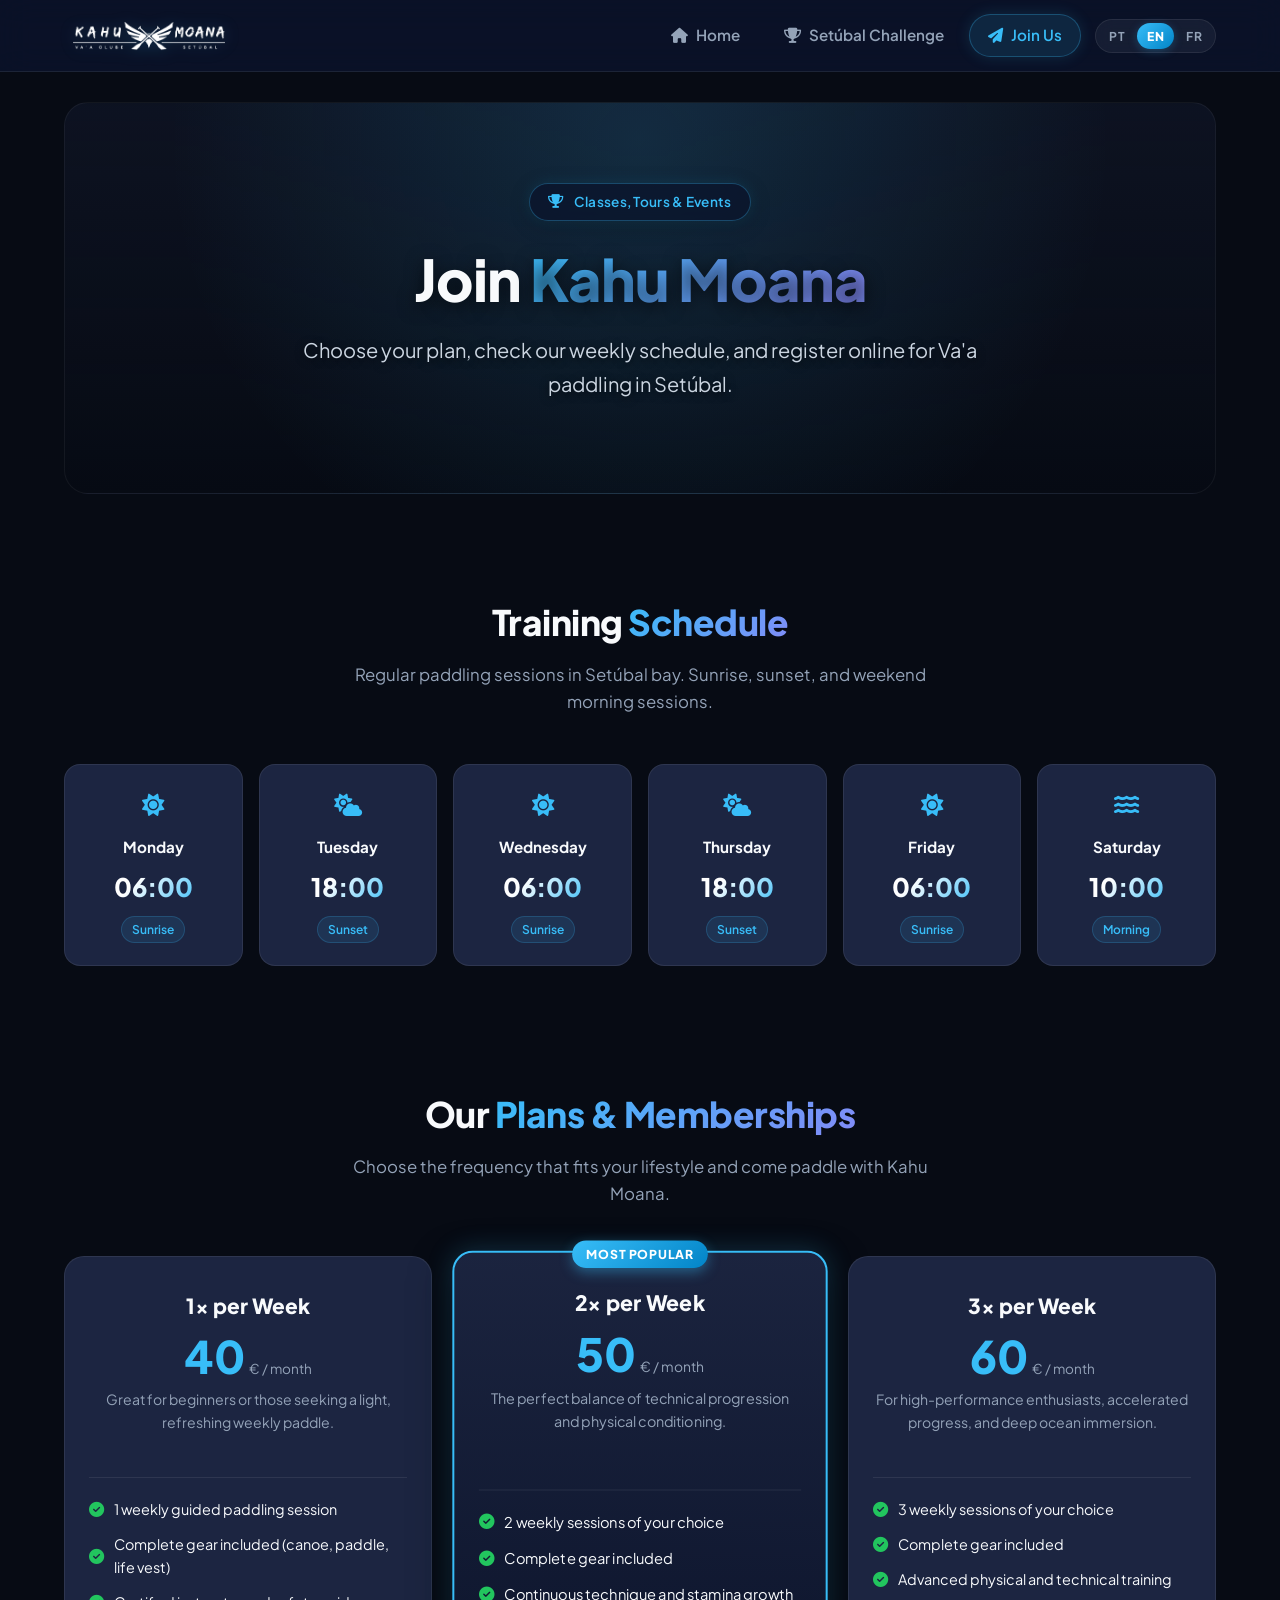
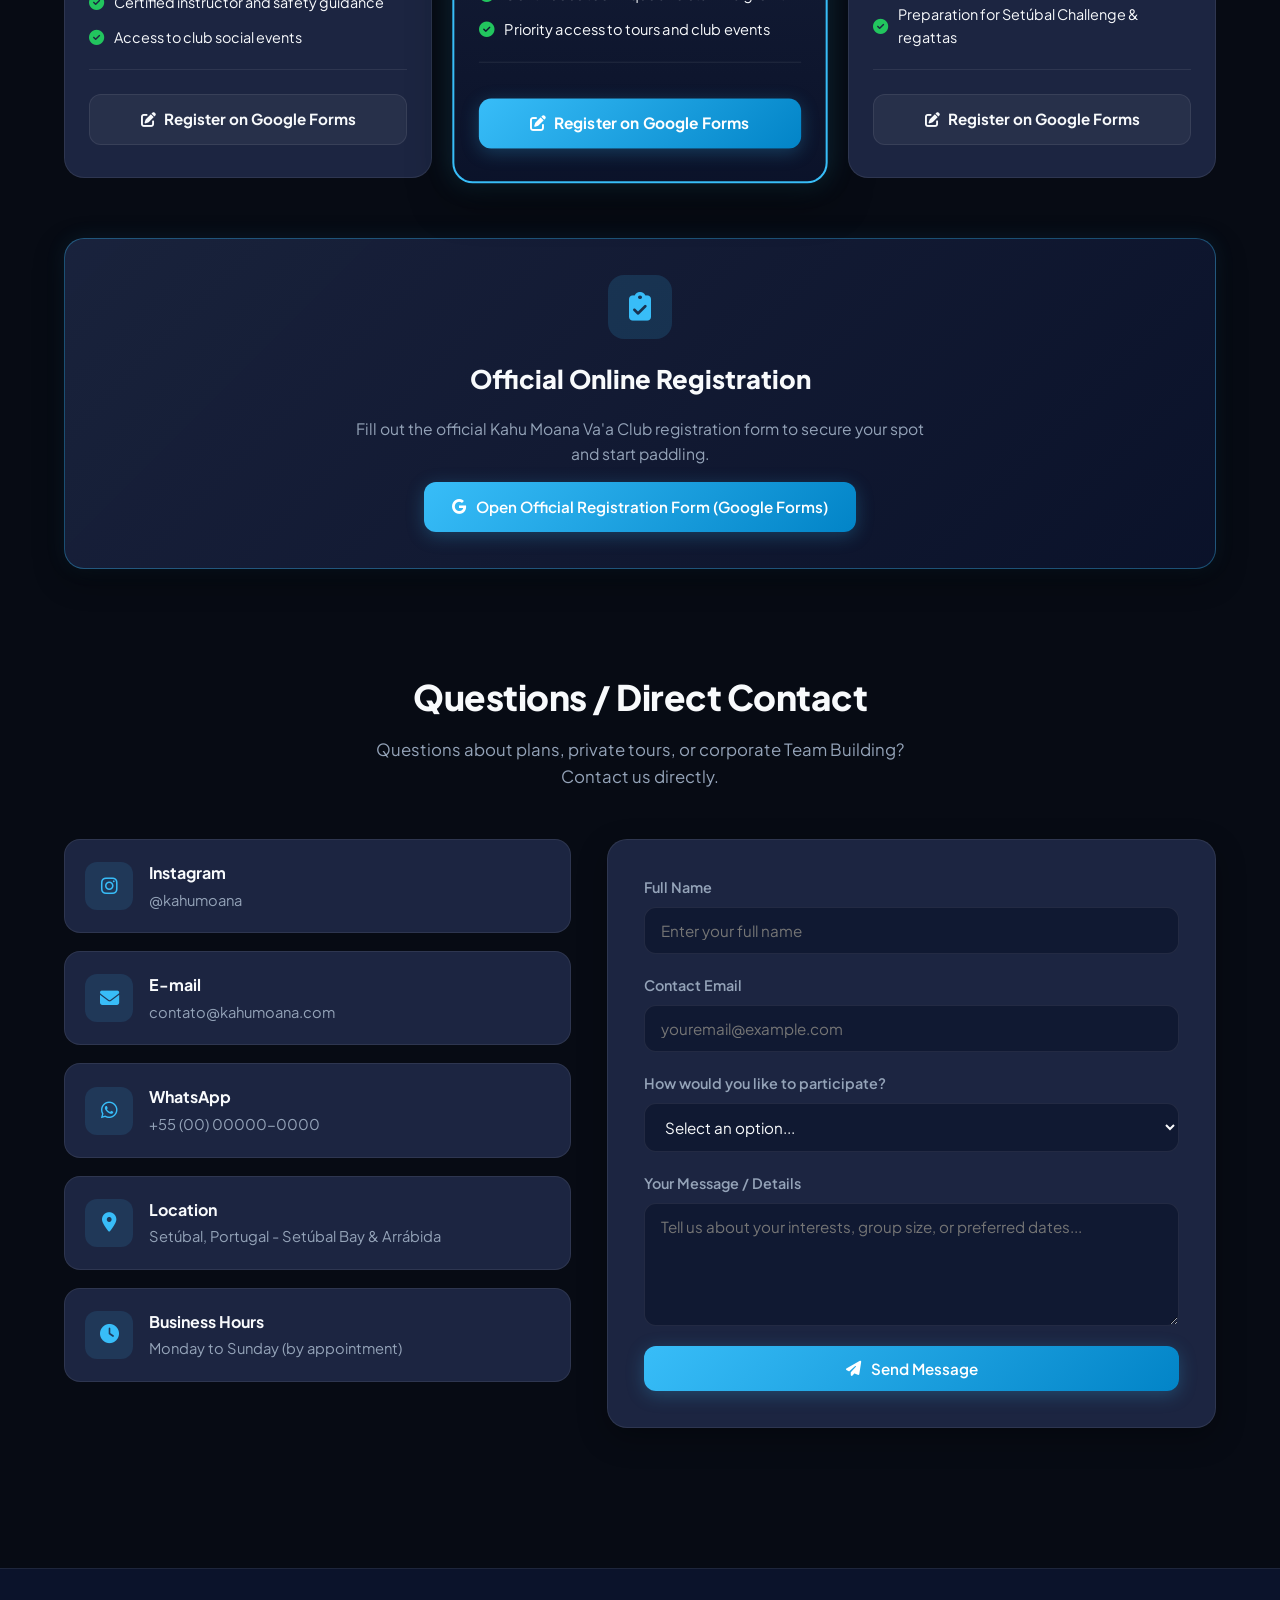
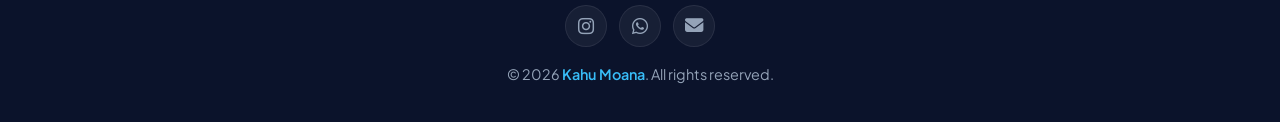
==== participe.html @ c63be2cc "commit" ====
<!DOCTYPE html>
<html lang="pt-BR">

<head>
    <meta charset="UTF-8">
    <meta name="viewport" content="width=device-width, initial-scale=1.0">
    <title>Kahu Moana | Participe</title>
    
    <!-- Google Fonts -->
    <link rel="preconnect" href="https://fonts.googleapis.com">
    <link rel="preconnect" href="https://fonts.gstatic.com" crossorigin>
    <link href="https://fonts.googleapis.com/css2?family=Plus+Jakarta+Sans:wght@300;400;500;600;700;800&display=swap" rel="stylesheet">
    
    <!-- Font Awesome Icons -->
    <link rel="stylesheet" href="https://cdnjs.cloudflare.com/ajax/libs/font-awesome/6.5.1/css/all.min.css">
    
    <!-- CSS Customizado -->
    <link rel="stylesheet" href="style.css">
    <link rel="shortcut icon" href="assets/KahuMoana.ico" type="image/x-icon">
</head>

<body>
    <!-- Cabeçalho Fixo / Navegação Principal -->
    <header class="cabecalho-fixo" id="cabecalho">
        <div class="nav-container">
            <a href="index.html" class="logo">
                <img src="assets/BRANCO_LOGO.webp" alt="Logo Kahu Moana" class="logo-img">
            </a>

            <div class="nav-acoes">
                <nav class="nav-links" id="nav-links" aria-label="Navegação principal">
                    <ul>
                        <li>
                            <a href="index.html">
                                <i class="fa-solid fa-house"></i>
                                <span data-i18n="menu_home">Home</span>
                            </a>
                        </li>
                        <li>
                            <a href="setubal-challenge.html">
                                <i class="fa-solid fa-trophy"></i>
                                <span data-i18n="menu_setubal">Setúbal Challenge</span>
                            </a>
                        </li>
                        <li>
                            <a href="participe.html" class="ativo">
                                <i class="fa-solid fa-paper-plane"></i>
                                <span data-i18n="menu_participe">Participe</span>
                            </a>
                        </li>
                    </ul>

                    <!-- Seletor no Menu Mobile -->
                    <div class="seletor-idioma-mobile">
                        <span class="seletor-idioma-mobile-label">
                            <i class="fa-solid fa-globe"></i>
                            <span data-i18n="seletor_idioma_label">Idioma / Language</span>
                        </span>
                        <div class="seletor-idioma" role="group" aria-label="Idioma">
                            <button type="button" class="btn-idioma ativo" data-lang="pt" title="Português">PT</button>
                            <button type="button" class="btn-idioma" data-lang="en" title="English">EN</button>
                            <button type="button" class="btn-idioma" data-lang="fr" title="Français">FR</button>
                        </div>
                    </div>
                </nav>

                <!-- Seletor Desktop -->
                <div class="seletor-idioma seletor-idioma-desktop" id="seletor-idioma-desktop" role="group" aria-label="Selecionar idioma">
                    <button type="button" class="btn-idioma ativo" data-lang="pt" title="Português">PT</button>
                    <button type="button" class="btn-idioma" data-lang="en" title="English">EN</button>
                    <button type="button" class="btn-idioma" data-lang="fr" title="Français">FR</button>
                </div>

                <button class="btn-mobile" id="btn-mobile" aria-label="Abrir menu de navegação" aria-expanded="false">
                    <i class="fa-solid fa-bars"></i>
                </button>
            </div>
        </div>
        <div class="nav-overlay" id="nav-overlay"></div>
    </header>

    <main class="conteudo-principal">
        <!-- Hero da Página Participe -->
        <section class="hero">
            <div class="hero-badge">
                <i class="fa-solid fa-trophy"></i>
                <span data-i18n="participe_badge">Aulas, Passeios & Eventos</span>
            </div>
            <h1 data-i18n-html="participe_title">Junte-se à <span>Kahu Moana</span></h1>
            <p data-i18n="participe_subtitle">Treinos regulares de Canoa Va'a em Setúbal. Consulte os horários, escolha o seu plano e faça a sua inscrição online.</p>
        </section>

        <!-- Seção 1: Horários dos Treinos -->
        <section class="secao" id="horarios">
            <div class="secao-header">
                <h2 data-i18n-html="horarios_titulo">Horários dos <span>Treinos</span></h2>
                <p data-i18n="horarios_subtitulo">Treinos regulares na baía de Setúbal. Remadas ao nascer do sol, ao pôr do sol e aos fins de semana.</p>
            </div>

            <div class="horarios-grid">
                <!-- Segunda -->
                <div class="horario-card">
                    <div class="horario-icone">
                        <i class="fa-solid fa-sun"></i>
                    </div>
                    <span class="horario-dia" data-i18n="dia_segunda">Segunda-feira</span>
                    <span class="horario-hora">06:00</span>
                    <span class="horario-tag" data-i18n="tag_manha">Nascer do Sol</span>
                </div>

                <!-- Terça -->
                <div class="horario-card">
                    <div class="horario-icone">
                        <i class="fa-solid fa-cloud-sun"></i>
                    </div>
                    <span class="horario-dia" data-i18n="dia_terca">Terça-feira</span>
                    <span class="horario-hora">18:00</span>
                    <span class="horario-tag" data-i18n="tag_tarde">Pôr do Sol</span>
                </div>

                <!-- Quarta -->
                <div class="horario-card">
                    <div class="horario-icone">
                        <i class="fa-solid fa-sun"></i>
                    </div>
                    <span class="horario-dia" data-i18n="dia_quarta">Quarta-feira</span>
                    <span class="horario-hora">06:00</span>
                    <span class="horario-tag" data-i18n="tag_manha">Nascer do Sol</span>
                </div>

                <!-- Quinta -->
                <div class="horario-card">
                    <div class="horario-icone">
                        <i class="fa-solid fa-cloud-sun"></i>
                    </div>
                    <span class="horario-dia" data-i18n="dia_quinta">Quinta-feira</span>
                    <span class="horario-hora">18:00</span>
                    <span class="horario-tag" data-i18n="tag_tarde">Pôr do Sol</span>
                </div>

                <!-- Sexta -->
                <div class="horario-card">
                    <div class="horario-icone">
                        <i class="fa-solid fa-sun"></i>
                    </div>
                    <span class="horario-dia" data-i18n="dia_sexta">Sexta-feira</span>
                    <span class="horario-hora">06:00</span>
                    <span class="horario-tag" data-i18n="tag_manha">Nascer do Sol</span>
                </div>

                <!-- Sábado -->
                <div class="horario-card">
                    <div class="horario-icone">
                        <i class="fa-solid fa-water"></i>
                    </div>
                    <span class="horario-dia" data-i18n="dia_sabado">Sábado</span>
                    <span class="horario-hora">10:00</span>
                    <span class="horario-tag" data-i18n="tag_fimdesemana">Manhã</span>
                </div>
            </div>
        </section>

        <!-- Seção 2: Planos e Mensalidades -->
        <section class="secao" id="planos">
            <div class="secao-header">
                <h2 data-i18n-html="planos_titulo">Nossos <span>Planos & Mensalidades</span></h2>
                <p data-i18n="planos_subtitulo">Escolha a frequência ideal para a sua rotina e venha remar com a Kahu Moana.</p>
            </div>

            <div class="planos-grid">
                <!-- Plano 1x Semana -->
                <div class="plano-card">
                    <div class="plano-header">
                        <h3 class="plano-titulo" data-i18n="plano1_titulo">1x por Semana</h3>
                        <div class="plano-preco-box">
                            <span class="plano-valor" data-i18n="plano1_preco">40</span>
                            <span class="plano-periodo" data-i18n="plano1_periodo">€ / mês</span>
                        </div>
                        <p class="plano-desc" data-i18n="plano1_desc">Ideal para quem está a começar ou quer uma rotina leve.</p>
                    </div>

                    <ul class="plano-features">
                        <li><i class="fa-solid fa-circle-check"></i> <span data-i18n="plano1_f1">1 treino semanal guiado</span></li>
                        <li><i class="fa-solid fa-circle-check"></i> <span data-i18n="plano1_f2">Equipamento completo (canoa, remo e colete)</span></li>
                        <li><i class="fa-solid fa-circle-check"></i> <span data-i18n="plano1_f3">Acompanhamento com instrutor qualificado</span></li>
                        <li><i class="fa-solid fa-circle-check"></i> <span data-i18n="plano1_f4">Participação nas atividades do clube</span></li>
                    </ul>

                    <a href="https://docs.google.com/forms/d/e/1FAIpQLSdvpRsFs1Z6s0VMp0QuLsmFou50IIJg0B9sUQ5NzL-5zIdIZQ/viewform" target="_blank" rel="noopener noreferrer" class="btn btn-secondary btn-plano">
                        <i class="fa-solid fa-pen-to-square"></i>
                        <span data-i18n="btn_escolher_plano">Inscrever-se no Formulário</span>
                    </a>
                </div>

                <!-- Plano 2x Semana (Destaque) -->
                <div class="plano-card destaque">
                    <span class="plano-badge-topo" data-i18n="plano2_badge">Mais Popular</span>
                    <div class="plano-header">
                        <h3 class="plano-titulo" data-i18n="plano2_titulo">2x por Semana</h3>
                        <div class="plano-preco-box">
                            <span class="plano-valor" data-i18n="plano2_preco">50</span>
                            <span class="plano-periodo" data-i18n="plano2_periodo">€ / mês</span>
                        </div>
                        <p class="plano-desc" data-i18n="plano2_desc">O equilíbrio perfeito entre evolução técnica e condicionamento físico.</p>
                    </div>

                    <ul class="plano-features">
                        <li><i class="fa-solid fa-circle-check"></i> <span data-i18n="plano2_f1">2 treinos semanais à escolha</span></li>
                        <li><i class="fa-solid fa-circle-check"></i> <span data-i18n="plano2_f2">Equipamento completo incluído</span></li>
                        <li><i class="fa-solid fa-circle-check"></i> <span data-i18n="plano2_f3">Evolução técnica contínua e resistência</span></li>
                        <li><i class="fa-solid fa-circle-check"></i> <span data-i18n="plano2_f4">Acesso prioritário a passeios e eventos</span></li>
                    </ul>

                    <a href="https://docs.google.com/forms/d/e/1FAIpQLSdvpRsFs1Z6s0VMp0QuLsmFou50IIJg0B9sUQ5NzL-5zIdIZQ/viewform" target="_blank" rel="noopener noreferrer" class="btn btn-primary btn-plano">
                        <i class="fa-solid fa-pen-to-square"></i>
                        <span data-i18n="btn_escolher_plano">Inscrever-se no Formulário</span>
                    </a>
                </div>

                <!-- Plano 3x Semana -->
                <div class="plano-card">
                    <div class="plano-header">
                        <h3 class="plano-titulo" data-i18n="plano3_titulo">3x por Semana</h3>
                        <div class="plano-preco-box">
                            <span class="plano-valor" data-i18n="plano3_preco">60</span>
                            <span class="plano-periodo" data-i18n="plano3_periodo">€ / mês</span>
                        </div>
                        <p class="plano-desc" data-i18n="plano3_desc">Para quem busca alto rendimento, evolução acelerada e imersão no mar.</p>
                    </div>

                    <ul class="plano-features">
                        <li><i class="fa-solid fa-circle-check"></i> <span data-i18n="plano3_f1">3 treinos semanais à escolha</span></li>
                        <li><i class="fa-solid fa-circle-check"></i> <span data-i18n="plano3_f2">Equipamento completo incluído</span></li>
                        <li><i class="fa-solid fa-circle-check"></i> <span data-i18n="plano3_f3">Preparação física e técnica avançada</span></li>
                        <li><i class="fa-solid fa-circle-check"></i> <span data-i18n="plano3_f4">Preparação para o Setúbal Challenge e regatas</span></li>
                    </ul>

                    <a href="https://docs.google.com/forms/d/e/1FAIpQLSdvpRsFs1Z6s0VMp0QuLsmFou50IIJg0B9sUQ5NzL-5zIdIZQ/viewform" target="_blank" rel="noopener noreferrer" class="btn btn-secondary btn-plano">
                        <i class="fa-solid fa-pen-to-square"></i>
                        <span data-i18n="btn_escolher_plano">Inscrever-se no Formulário</span>
                    </a>
                </div>
            </div>
        </section>

        <!-- Seção 3: Card Destaque Google Forms -->
        <div class="google-form-card">
            <div class="form-icone">
                <i class="fa-solid fa-clipboard-check"></i>
            </div>
            <h3 data-i18n="gform_titulo">Inscrição Oficial Online</h3>
            <p data-i18n="gform_desc">Preencha o formulário oficial de inscrição do Kahu Moana Va'a Clube para garantir a sua vaga e iniciar as suas remadas.</p>
            <a href="https://docs.google.com/forms/d/e/1FAIpQLSdvpRsFs1Z6s0VMp0QuLsmFou50IIJg0B9sUQ5NzL-5zIdIZQ/viewform" target="_blank" rel="noopener noreferrer" class="btn btn-primary">
                <i class="fa-brands fa-google"></i>
                <span data-i18n="gform_btn">Abrir Formulário de Inscrição (Google Forms)</span>
            </a>
        </div>

        <!-- Seção 4: Canais de Contato & Dúvidas Rápidas -->
        <section class="secao" id="contato-direto">
            <div class="secao-header">
                <h2 data-i18n-html="contato_duvidas_titulo">Fale Connosco / <span>Dúvidas</span></h2>
                <p data-i18n="contato_duvidas_subtitulo">Dúvidas sobre os planos, agendamento de passeios ou Team Building? Fale diretamente connosco.</p>
            </div>

            <div class="contato-container">
                <!-- Informações e Canais de Contato -->
                <div class="contato-info">
                    <a href="https://instagram.com/kahumoana" target="_blank" rel="noopener noreferrer" class="contato-item">
                        <div class="contato-item-icon contato-icon-instagram">
                            <i class="fa-brands fa-instagram"></i>
                        </div>
                        <div>
                            <h4 data-i18n="info_instagram_title">Instagram</h4>
                            <p data-i18n="info_instagram_desc">@kahumoana</p>
                        </div>
                    </a>

                    <a href="mailto:contato@kahumoana.com" class="contato-item">
                        <div class="contato-item-icon">
                            <i class="fa-solid fa-envelope"></i>
                        </div>
                        <div>
                            <h4 data-i18n="info_email_title">E-mail</h4>
                            <p data-i18n="info_email_desc">contato@kahumoana.com</p>
                        </div>
                    </a>

                    <a href="https://wa.me/5500000000000" target="_blank" rel="noopener noreferrer" class="contato-item">
                        <div class="contato-item-icon contato-icon-whatsapp">
                            <i class="fa-brands fa-whatsapp"></i>
                        </div>
                        <div>
                            <h4 data-i18n="info_whatsapp_title">WhatsApp</h4>
                            <p data-i18n="info_whatsapp_desc">+55 (00) 00000-0000</p>
                        </div>
                    </a>

                    <div class="contato-item">
                        <div class="contato-item-icon">
                            <i class="fa-solid fa-location-dot"></i>
                        </div>
                        <div>
                            <h4 data-i18n="info_local_title">Localização</h4>
                            <p data-i18n="info_local_desc">Setúbal, Portugal - Baía de Setúbal & Arrábida</p>
                        </div>
                    </div>

                    <div class="contato-item">
                        <div class="contato-item-icon">
                            <i class="fa-solid fa-clock"></i>
                        </div>
                        <div>
                            <h4 data-i18n="info_horario_title">Horário de Atendimento</h4>
                            <p data-i18n="info_horario_desc">Segunda a Domingo (mediante agendamento)</p>
                        </div>
                    </div>
                </div>

                <!-- Formulário de Dúvidas / Mensagem -->
                <form class="form-contato" id="form-contato">
                    <div class="form-grupo">
                        <label for="nome" data-i18n="form_nome_label">Nome Completo</label>
                        <input type="text" id="nome" data-i18n-placeholder="form_nome_placeholder" placeholder="Digite seu nome completo" required>
                    </div>

                    <div class="form-grupo">
                        <label for="email" data-i18n="form_email_label">E-mail de Contato</label>
                        <input type="email" id="email" data-i18n-placeholder="form_email_placeholder" placeholder="seuemail@exemplo.com" required>
                    </div>

                    <div class="form-grupo">
                        <label for="assunto" data-i18n="form_assunto_label">Como deseja participar?</label>
                        <select id="assunto" required>
                            <option value="" disabled selected data-i18n="form_opt_placeholder">Selecione uma opção...</option>
                            <option value="plano_1x">Plano 1x por Semana (40 €/mês)</option>
                            <option value="plano_2x">Plano 2x por Semana (50 €/mês)</option>
                            <option value="plano_3x">Plano 3x por Semana (60 €/mês)</option>
                            <option value="inscricao" data-i18n="form_opt_inscricao">Inscrição no Setúbal Challenge</option>
                            <option value="aulas" data-i18n="form_opt_mentoria">Aulas de Canoa Va'a (Iniciante / Regular)</option>
                            <option value="passeios" data-i18n="form_opt_duvida">Passeios Náuticos & Arrábida</option>
                            <option value="teambuilding" data-i18n="form_opt_outro">Team Building para Empresas / Eventos</option>
                        </select>
                    </div>

                    <div class="form-grupo">
                        <label for="mensagem" data-i18n="form_mensagem_label">Sua Mensagem / Detalhes</label>
                        <textarea id="mensagem" rows="5" data-i18n-placeholder="form_mensagem_placeholder" placeholder="Conte-nos sobre seu interesse, número de pessoas ou datas preferidas..." required></textarea>
                    </div>

                    <button type="submit" class="btn btn-primary btn-block">
                        <i class="fa-solid fa-paper-plane"></i>
                        <span data-i18n="form_btn_enviar">Enviar Mensagem</span>
                    </button>
                </form>
            </div>
        </section>
    </main>

    <footer class="rodape">
        <div class="rodape-container">
            <div class="rodape-sociais">
                <a href="https://instagram.com/kahumoana" target="_blank" rel="noopener noreferrer" class="btn-social social-instagram" data-i18n-aria="social_instagram_aria" data-i18n-title="info_instagram_title" title="Instagram" aria-label="Instagram">
                    <i class="fa-brands fa-instagram"></i>
                </a>
                <a href="https://wa.me/5500000000000" target="_blank" rel="noopener noreferrer" class="btn-social social-whatsapp" data-i18n-aria="social_whatsapp_aria" data-i18n-title="info_whatsapp_title" title="WhatsApp" aria-label="WhatsApp">
                    <i class="fa-brands fa-whatsapp"></i>
                </a>
                <a href="mailto:contato@kahumoana.com" class="btn-social social-email" data-i18n-aria="social_email_aria" data-i18n-title="info_email_title" title="E-mail" aria-label="E-mail">
                    <i class="fa-solid fa-envelope"></i>
                </a>
            </div>
            <p data-i18n-html="rodape_texto">&copy; 2026 <span>Kahu Moana</span>. Todos os direitos reservados.</p>
        </div>
    </footer>

    <script src="script.js" defer></script>
</body>

</html>
---- style.css ----
:root {
    --color-primary: #0b132b;
    --color-header-bg: rgba(11, 19, 43, 0.85);
    --color-surface: #1c2541;
    --color-surface-hover: #232f54;
    --color-card-border: rgba(255, 255, 255, 0.08);
    --color-text: #f8fafc;
    --color-text-muted: #94a3b8;
    --color-accent: #38bdf8;
    --color-accent-hover: #0ea5e9;
    --color-accent-glow: rgba(56, 189, 248, 0.25);
    --color-bg: #070b14;
    --header-height: 72px;
    --transition: all 0.25s cubic-bezier(0.4, 0, 0.2, 1);
}

* {
    margin: 0;
    padding: 0;
    box-sizing: border-box;
    font-family: 'Plus Jakarta Sans', -apple-system, BlinkMacSystemFont, 'Segoe UI', Roboto, Helvetica, Arial, sans-serif;
}

html {
    scroll-behavior: smooth;
}

body {
    background-color: var(--color-bg);
    color: var(--color-text);
    min-height: 100vh;
    padding-top: var(--header-height);
    line-height: 1.6;
    display: flex;
    flex-direction: column;
    overflow-x: hidden;
}

body.has-hero-fullscreen {
    padding-top: 0;
}

body.has-hero-fullscreen .cabecalho-fixo {
    background-color: rgba(7, 11, 20, 0.5);
    border-bottom: 1px solid rgba(255, 255, 255, 0.08);
}

body.has-hero-fullscreen .cabecalho-fixo.rolando {
    background-color: var(--color-header-bg);
    border-bottom: 1px solid var(--color-card-border);
    box-shadow: 0 10px 30px rgba(0, 0, 0, 0.55);
}

/* ============================================================
   Header Superior Fixo
   ============================================================ */
.cabecalho-fixo {
    position: fixed;
    top: 0;
    left: 0;
    width: 100%;
    height: var(--header-height);
    background-color: var(--color-header-bg);
    backdrop-filter: blur(16px);
    -webkit-backdrop-filter: blur(16px);
    border-bottom: 1px solid var(--color-card-border);
    z-index: 1000;
    transition: var(--transition);
}

.cabecalho-fixo.rolando {
    box-shadow: 0 10px 30px rgba(0, 0, 0, 0.45);
    border-bottom-color: rgba(56, 189, 248, 0.15);
}

.nav-container {
    max-width: 1200px;
    height: 100%;
    margin: 0 auto;
    padding: 0 24px;
    display: flex;
    align-items: center;
    justify-content: space-between;
}

/* Logo */
.logo {
    display: flex;
    align-items: center;
    gap: 12px;
    text-decoration: none;
    color: var(--color-text);
    transition: var(--transition);
}

.logo:hover {
    transform: translateY(-1px);
}

.logo-img {
    width: 170px;
    height: 170px;
    object-fit: contain;
    border-radius: 8px;
    filter: drop-shadow(0 2px 8px var(--color-accent-glow));
}

.logo-texto {
    font-size: 1.25rem;
    font-weight: 800;
    letter-spacing: -0.5px;
    background: linear-gradient(135deg, #ffffff 30%, var(--color-accent) 100%);
    -webkit-background-clip: text;
    -webkit-text-fill-color: transparent;
}

/* Links de Navegação (Desktop) */
.nav-links ul {
    list-style: none;
    display: flex;
    align-items: center;
    gap: 6px;
}

.nav-links ul li a {
    display: flex;
    align-items: center;
    gap: 8px;
    color: var(--color-text-muted);
    text-decoration: none;
    font-size: 0.95rem;
    font-weight: 600;
    padding: 8px 18px;
    border-radius: 9999px;
    transition: var(--transition);
    border: 1px solid transparent;
}

.nav-links ul li a:hover {
    color: var(--color-text);
    background-color: rgba(255, 255, 255, 0.05);
}

.nav-links ul li a.ativo {
    color: var(--color-accent);
    background-color: rgba(56, 189, 248, 0.12);
    border-color: rgba(56, 189, 248, 0.28);
    box-shadow: 0 0 15px rgba(56, 189, 248, 0.15);
}

.nav-links ul li a i {
    font-size: 0.95rem;
    color: var(--color-text-muted);
    transition: var(--transition);
}

.nav-links ul li a:hover i,
.nav-links ul li a.ativo i {
    color: var(--color-accent);
}

/* Ações de Navegação & Seletor de Idiomas */
.nav-acoes {
    display: flex;
    align-items: center;
    gap: 14px;
}

.seletor-idioma {
    display: inline-flex;
    align-items: center;
    background: rgba(255, 255, 255, 0.05);
    border: 1px solid var(--color-card-border);
    border-radius: 9999px;
    padding: 3px;
    gap: 2px;
    backdrop-filter: blur(10px);
    -webkit-backdrop-filter: blur(10px);
    transition: var(--transition);
}

.seletor-idioma:hover {
    border-color: rgba(56, 189, 248, 0.35);
    box-shadow: 0 0 15px rgba(56, 189, 248, 0.12);
}

.btn-idioma {
    background: transparent;
    border: none;
    color: var(--color-text-muted);
    font-size: 0.76rem;
    font-weight: 700;
    padding: 5px 10px;
    border-radius: 9999px;
    cursor: pointer;
    transition: var(--transition);
    display: flex;
    align-items: center;
    justify-content: center;
    letter-spacing: 0.5px;
}

.btn-idioma:hover {
    color: var(--color-text);
    background: rgba(255, 255, 255, 0.08);
}

.btn-idioma.ativo {
    background: linear-gradient(135deg, var(--color-accent) 0%, #0284c7 100%);
    color: #ffffff;
    font-weight: 800;
    box-shadow: 0 2px 10px var(--color-accent-glow);
}

/* Seletor de Idiomas no Menu Mobile */
.seletor-idioma-mobile {
    display: none;
    margin-top: 18px;
    padding-top: 18px;
    border-top: 1px solid var(--color-card-border);
    flex-direction: column;
    gap: 10px;
}

.seletor-idioma-mobile-label {
    font-size: 0.8rem;
    color: var(--color-text-muted);
    font-weight: 600;
    text-transform: uppercase;
    letter-spacing: 0.5px;
    display: flex;
    align-items: center;
    gap: 8px;
}

.seletor-idioma-mobile .seletor-idioma {
    width: 100%;
    justify-content: space-around;
    padding: 4px;
    background: rgba(255, 255, 255, 0.03);
}

.seletor-idioma-mobile .btn-idioma {
    flex: 1;
    justify-content: center;
    padding: 9px 12px;
    font-size: 0.85rem;
}

/* Botão Mobile */
.btn-mobile {
    display: none;
    background: transparent;
    border: none;
    outline: none;
    font-size: 1.35rem;
    color: var(--color-text);
    cursor: pointer;
    padding: 8px 12px;
    border-radius: 8px;
    transition: var(--transition);
}

.btn-mobile:hover {
    background-color: rgba(255, 255, 255, 0.08);
    color: var(--color-accent);
}

/* Overlay Mobile */
.nav-overlay {
    display: none;
}

/* ============================================================
   Responsividade do Menu (Mobile)
   ============================================================ */
@media (max-width: 768px) {
    .btn-mobile {
        display: flex;
        align-items: center;
        justify-content: center;
    }

    .seletor-idioma-desktop {
        display: none !important;
    }

    .seletor-idioma-mobile {
        display: flex;
    }

    .nav-links {
        position: fixed;
        top: var(--header-height);
        left: 0;
        width: 100%;
        background-color: var(--color-primary);
        border-bottom: 1px solid var(--color-card-border);
        padding: 24px;
        transform: translateY(-120%);
        opacity: 0;
        visibility: hidden;
        transition: transform 0.3s cubic-bezier(0.4, 0, 0.2, 1), opacity 0.3s ease, visibility 0.3s ease;
        box-shadow: 0 20px 40px rgba(0, 0, 0, 0.6);
        z-index: 1000;
    }

    .nav-links.ativo {
        transform: translateY(0);
        opacity: 1;
        visibility: visible;
    }

    .nav-links ul {
        flex-direction: column;
        gap: 10px;
        align-items: stretch;
    }

    .nav-links ul li a {
        padding: 14px 18px;
        font-size: 1.05rem;
        border-radius: 12px;
        background-color: rgba(255, 255, 255, 0.02);
    }

    .nav-overlay {
        display: block;
        position: fixed;
        top: var(--header-height);
        left: 0;
        width: 100vw;
        height: calc(100vh - var(--header-height));
        background-color: rgba(0, 0, 0, 0.65);
        backdrop-filter: blur(4px);
        -webkit-backdrop-filter: blur(4px);
        opacity: 0;
        visibility: hidden;
        transition: opacity 0.3s ease, visibility 0.3s ease;
        z-index: 999;
    }

    .nav-overlay.ativo {
        opacity: 1;
        visibility: visible;
    }
}

/* ============================================================
   Conteúdo Principal & Layout Geral
   ============================================================ */
.conteudo-principal {
    flex: 1;
    max-width: 1200px;
    width: 100%;
    margin: 0 auto;
    padding: 30px 24px 80px;
}

.secao {
    padding: 60px 0;
}

.secao-header {
    text-align: center;
    margin-bottom: 48px;
}

.secao-header h2 {
    font-size: 2.2rem;
    font-weight: 800;
    letter-spacing: -0.5px;
    margin-bottom: 12px;
}

.secao-header h2 span {
    background: linear-gradient(135deg, var(--color-accent) 0%, #818cf8 100%);
    -webkit-background-clip: text;
    -webkit-text-fill-color: transparent;
}

.secao-header p {
    color: var(--color-text-muted);
    font-size: 1.05rem;
    max-width: 580px;
    margin: 0 auto;
}

/* ============================================================
   Hero Section Padrão & Hero Imersivo com Vídeo
   ============================================================ */
.hero {
    text-align: center;
    padding: 80px 24px 60px;
    border-radius: 24px;
    background: radial-gradient(circle at 50% 10%, rgba(56, 189, 248, 0.15), transparent 70%),
                linear-gradient(180deg, rgba(28, 37, 65, 0.3) 0%, transparent 100%);
    border: 1px solid rgba(255, 255, 255, 0.05);
    margin-bottom: 40px;
    position: relative;
    overflow: hidden;
}

/* Hero Específico com Vídeo de Fundo em Tela Cheia (100% Largura e Altura) */
.hero-com-video,
.hero-fullscreen {
    width: 100%;
    min-height: 100vh;
    min-height: 100dvh;
    padding: calc(var(--header-height) + 24px) 24px 70px;
    display: flex;
    flex-direction: column;
    justify-content: center;
    align-items: center;
    background: #070b14;
    border-radius: 0;
    border: none;
    border-bottom: 1px solid rgba(56, 189, 248, 0.2);
    margin-bottom: 0;
    box-shadow: 0 25px 50px -12px rgba(0, 0, 0, 0.8), 
                0 0 50px rgba(56, 189, 248, 0.08);
}

.hero-video-container {
    position: absolute;
    inset: 0;
    width: 100%;
    height: 100%;
    overflow: hidden;
    z-index: 1;
    pointer-events: none;
}

.hero-video {
    width: 100%;
    height: 100%;
    object-fit: cover;
    object-position: center;
    transform: scale(1.04);
    filter: brightness(0.85) contrast(1.1) saturate(1.2);
    transition: opacity 0.5s ease;
}

/* Sobreposição gradiente para legibilidade impecável */
.hero-video-overlay {
    position: absolute;
    inset: 0;
    background: radial-gradient(circle at 50% 40%, rgba(7, 11, 20, 0.55) 0%, rgba(7, 11, 20, 0.85) 75%, rgba(7, 11, 20, 0.97) 100%),
                linear-gradient(180deg, rgba(7, 11, 20, 0.4) 0%, rgba(7, 11, 20, 0.9) 100%);
    z-index: 2;
}

/* Padrão pontilhado sutil de tecnologia */
.hero-video-grid-pattern {
    position: absolute;
    inset: 0;
    background-image: radial-gradient(rgba(56, 189, 248, 0.12) 1px, transparent 1px);
    background-size: 28px 28px;
    opacity: 0.4;
    z-index: 3;
}

.hero-content {
    position: relative;
    z-index: 4;
    max-width: 860px;
    margin: 0 auto;
    display: flex;
    flex-direction: column;
    align-items: center;
    text-align: center;
}

.hero-badge {
    display: inline-flex;
    align-items: center;
    gap: 10px;
    padding: 7px 18px;
    background: rgba(11, 19, 43, 0.7);
    backdrop-filter: blur(12px);
    -webkit-backdrop-filter: blur(12px);
    border: 1px solid rgba(56, 189, 248, 0.3);
    border-radius: 9999px;
    color: var(--color-accent);
    font-size: 0.85rem;
    font-weight: 600;
    margin-bottom: 24px;
    box-shadow: 0 4px 20px rgba(0, 0, 0, 0.25), 0 0 15px rgba(56, 189, 248, 0.15);
    letter-spacing: 0.3px;
}

.pulse-dot {
    width: 8px;
    height: 8px;
    border-radius: 50%;
    background-color: #38bdf8;
    box-shadow: 0 0 0 0 rgba(56, 189, 248, 0.7);
    animation: pulse-glow 2s infinite cubic-bezier(0.45, 0, 0.55, 1);
}

@keyframes pulse-glow {
    0% {
        transform: scale(0.95);
        box-shadow: 0 0 0 0 rgba(56, 189, 248, 0.7);
    }
    70% {
        transform: scale(1);
        box-shadow: 0 0 0 8px rgba(56, 189, 248, 0);
    }
    100% {
        transform: scale(0.95);
        box-shadow: 0 0 0 0 rgba(56, 189, 248, 0);
    }
}

.hero h1,
.hero-title {
    font-size: clamp(2.3rem, 4.5vw, 3.8rem);
    line-height: 1.18;
    margin-bottom: 20px;
    font-weight: 800;
    letter-spacing: -1px;
    text-shadow: 0 4px 18px rgba(0, 0, 0, 0.6);
}

.hero h1 span,
.hero-title .gradient-text {
    background: linear-gradient(135deg, #38bdf8 0%, #818cf8 50%, #38bdf8 100%);
    background-size: 200% auto;
    -webkit-background-clip: text;
    -webkit-text-fill-color: transparent;
    animation: text-gradient-shift 6s ease infinite;
}

@keyframes text-gradient-shift {
    0% { background-position: 0% 50%; }
    50% { background-position: 100% 50%; }
    100% { background-position: 0% 50%; }
}

.hero p,
.hero-subtitle {
    font-size: clamp(1.05rem, 1.8vw, 1.25rem);
    color: #cbd5e1;
    max-width: 680px;
    margin: 0 auto 32px;
    line-height: 1.7;
    text-shadow: 0 2px 8px rgba(0, 0, 0, 0.7);
}

.hero-actions {
    display: flex;
    justify-content: center;
    align-items: center;
    gap: 16px;
    flex-wrap: wrap;
    margin-bottom: 32px;
}

/* Faixa de Estatísticas e Pilares do Hero */
.hero-stats-strip {
    display: inline-flex;
    align-items: center;
    gap: 20px;
    background: rgba(11, 19, 43, 0.65);
    backdrop-filter: blur(16px);
    -webkit-backdrop-filter: blur(16px);
    border: 1px solid rgba(255, 255, 255, 0.1);
    border-radius: 9999px;
    padding: 10px 24px;
    box-shadow: 0 10px 30px rgba(0, 0, 0, 0.35);
}

.hero-stat-item {
    display: flex;
    align-items: center;
    gap: 12px;
}

.hero-stat-item i {
    font-size: 1.15rem;
    color: var(--color-accent);
}

.hero-stat-item .stat-text {
    display: flex;
    flex-direction: column;
    text-align: left;
    line-height: 1.2;
}

.hero-stat-item .stat-text strong {
    font-size: 0.88rem;
    font-weight: 700;
    color: var(--color-text);
}

.hero-stat-item .stat-text span {
    font-size: 0.75rem;
    color: var(--color-text-muted);
}

.hero-stat-divider {
    width: 1px;
    height: 24px;
    background-color: rgba(255, 255, 255, 0.12);
}

/* Controles Flutuantes do Vídeo */
.hero-video-controls {
    position: absolute;
    bottom: 20px;
    right: 24px;
    z-index: 5;
    display: flex;
    align-items: center;
    gap: 8px;
    background: rgba(11, 19, 43, 0.75);
    backdrop-filter: blur(12px);
    -webkit-backdrop-filter: blur(12px);
    border: 1px solid rgba(255, 255, 255, 0.12);
    border-radius: 9999px;
    padding: 6px 14px;
    box-shadow: 0 8px 24px rgba(0, 0, 0, 0.4);
    transition: var(--transition);
}

.hero-video-controls:hover {
    border-color: rgba(56, 189, 248, 0.35);
    box-shadow: 0 8px 30px rgba(0, 0, 0, 0.55), 0 0 15px rgba(56, 189, 248, 0.15);
}

.btn-video-control {
    background: rgba(255, 255, 255, 0.08);
    border: 1px solid rgba(255, 255, 255, 0.12);
    color: var(--color-text);
    width: 32px;
    height: 32px;
    border-radius: 50%;
    display: flex;
    align-items: center;
    justify-content: center;
    cursor: pointer;
    font-size: 0.8rem;
    transition: var(--transition);
}

.btn-video-control:hover {
    background: var(--color-accent);
    color: #ffffff;
    border-color: var(--color-accent);
    transform: scale(1.08);
}

.video-status-tag {
    font-size: 0.75rem;
    font-weight: 600;
    color: var(--color-text-muted);
    display: flex;
    align-items: center;
    gap: 6px;
    padding-left: 6px;
    border-left: 1px solid rgba(255, 255, 255, 0.12);
}

.video-status-tag i {
    font-size: 0.45rem;
    color: #22c55e;
    animation: blink 2s infinite ease-in-out;
}

@keyframes blink {
    0%, 100% { opacity: 1; }
    50% { opacity: 0.3; }
}

/* Indicador de Rolagem */
.hero-scroll-btn {
    position: absolute;
    bottom: 18px;
    left: 50%;
    transform: translateX(-50%);
    z-index: 5;
    display: flex;
    flex-direction: column;
    align-items: center;
    gap: 6px;
    text-decoration: none;
    color: var(--color-text-muted);
    font-size: 0.75rem;
    font-weight: 600;
    letter-spacing: 0.5px;
    text-transform: uppercase;
    transition: var(--transition);
    opacity: 0.85;
}

.hero-scroll-btn:hover {
    color: var(--color-accent);
    opacity: 1;
    transform: translateX(-50%) translateY(2px);
}

.scroll-mouse {
    width: 20px;
    height: 32px;
    border: 2px solid rgba(255, 255, 255, 0.4);
    border-radius: 12px;
    display: flex;
    justify-content: center;
    padding-top: 5px;
    transition: var(--transition);
}

.hero-scroll-btn:hover .scroll-mouse {
    border-color: var(--color-accent);
    box-shadow: 0 0 10px rgba(56, 189, 248, 0.3);
}

.scroll-wheel {
    width: 4px;
    height: 7px;
    background-color: var(--color-accent);
    border-radius: 2px;
    animation: scroll-bob 1.8s infinite cubic-bezier(0.65, 0, 0.35, 1);
}

@keyframes scroll-bob {
    0% {
        transform: translateY(0);
        opacity: 1;
    }
    60% {
        transform: translateY(10px);
        opacity: 0;
    }
    61% {
        transform: translateY(0);
        opacity: 0;
    }
    100% {
        transform: translateY(0);
        opacity: 1;
    }
}

/* Responsividade do Hero com Vídeo */
@media (max-width: 900px) {
    .hero-com-video,
    .hero-fullscreen {
        min-height: 100vh;
        min-height: 100dvh;
        padding: calc(var(--header-height) + 16px) 20px 80px;
    }

    .hero-stats-strip {
        gap: 14px;
        padding: 8px 18px;
    }

    .hero-video-controls {
        bottom: 14px;
        right: 14px;
    }
}

@media (max-width: 680px) {
    .hero-com-video,
    .hero-fullscreen {
        min-height: 100vh;
        min-height: 100dvh;
        padding: calc(var(--header-height) + 16px) 16px 85px;
        border-radius: 0;
    }

    .hero-actions {
        flex-direction: column;
        width: 100%;
        gap: 12px;
    }

    .hero-actions .btn {
        width: 100%;
    }

    .hero-stats-strip {
        flex-direction: column;
        border-radius: 16px;
        width: 100%;
        gap: 12px;
        padding: 14px;
    }

    .hero-stat-divider {
        display: none;
    }

    .hero-stat-item {
        width: 100%;
        justify-content: center;
    }

    .hero-video-controls {
        position: static;
        margin-top: 20px;
    }

    .hero-scroll-btn {
        display: none;
    }
}

/* ============================================================
   Botões
   ============================================================ */
.btn {
    display: inline-flex;
    align-items: center;
    justify-content: center;
    gap: 10px;
    padding: 13px 28px;
    border-radius: 12px;
    font-size: 0.95rem;
    font-weight: 600;
    text-decoration: none;
    cursor: pointer;
    transition: var(--transition);
    border: none;
}

.btn-primary {
    background: linear-gradient(135deg, var(--color-accent) 0%, #0284c7 100%);
    color: #ffffff;
    box-shadow: 0 4px 18px var(--color-accent-glow);
}

.btn-primary:hover {
    transform: translateY(-2px);
    box-shadow: 0 6px 24px rgba(56, 189, 248, 0.4);
    filter: brightness(1.08);
}

.btn-secondary {
    background: rgba(255, 255, 255, 0.05);
    color: var(--color-text);
    border: 1px solid var(--color-card-border);
}

.btn-secondary:hover {
    background: rgba(255, 255, 255, 0.1);
    transform: translateY(-2px);
    border-color: rgba(255, 255, 255, 0.2);
}

.btn-block {
    width: 100%;
}

/* ============================================================
   Grid de Cards (Destaques & Recursos)
   ============================================================ */
.cards-grid {
    display: grid;
    grid-template-columns: repeat(auto-fit, minmax(280px, 1fr));
    gap: 24px;
}

.card {
    background-color: var(--color-surface);
    border: 1px solid var(--color-card-border);
    border-radius: 18px;
    padding: 32px 26px;
    transition: var(--transition);
    position: relative;
    overflow: hidden;
}

.card:hover {
    transform: translateY(-6px);
    border-color: rgba(56, 189, 248, 0.35);
    box-shadow: 0 16px 36px rgba(0, 0, 0, 0.45);
    background-color: var(--color-surface-hover);
}

.card-icon {
    width: 54px;
    height: 54px;
    border-radius: 14px;
    background: rgba(56, 189, 248, 0.12);
    color: var(--color-accent);
    display: flex;
    align-items: center;
    justify-content: center;
    font-size: 1.4rem;
    margin-bottom: 20px;
    transition: var(--transition);
}

.card:hover .card-icon {
    background: var(--color-accent);
    color: #ffffff;
    transform: scale(1.08);
}

.card h3 {
    font-size: 1.25rem;
    font-weight: 700;
    margin-bottom: 12px;
    color: var(--color-text);
}

.card p {
    color: var(--color-text-muted);
    font-size: 0.95rem;
    line-height: 1.6;
}

/* ============================================================
   Página Sobre Mim: Linha do Tempo e Habilidades
   ============================================================ */
.sobre-container {
    display: grid;
    grid-template-columns: 1.2fr 1fr;
    gap: 40px;
    align-items: center;
    margin-bottom: 60px;
}

.sobre-texto h3 {
    font-size: 1.8rem;
    font-weight: 800;
    margin-bottom: 18px;
    line-height: 1.3;
}

.sobre-texto p {
    color: var(--color-text-muted);
    font-size: 1.05rem;
    margin-bottom: 18px;
    line-height: 1.7;
}

.sobre-destaque {
    background-color: var(--color-surface);
    border: 1px solid var(--color-card-border);
    border-radius: 20px;
    padding: 32px;
    display: flex;
    flex-direction: column;
    gap: 20px;
}

.sobre-stat {
    display: flex;
    align-items: center;
    gap: 16px;
}

.sobre-stat-num {
    font-size: 2.4rem;
    font-weight: 800;
    color: var(--color-accent);
    line-height: 1;
}

.sobre-stat-text {
    font-size: 0.95rem;
    color: var(--color-text-muted);
}

.tags-container {
    display: flex;
    flex-wrap: wrap;
    gap: 10px;
    margin-top: 20px;
}

.tag {
    display: inline-flex;
    align-items: center;
    gap: 8px;
    padding: 8px 16px;
    background: rgba(255, 255, 255, 0.04);
    border: 1px solid var(--color-card-border);
    border-radius: 9999px;
    font-size: 0.88rem;
    font-weight: 600;
    color: var(--color-text);
    transition: var(--transition);
}

.tag i {
    color: var(--color-accent);
}

.tag:hover {
    background: rgba(56, 189, 248, 0.12);
    border-color: rgba(56, 189, 248, 0.3);
    color: var(--color-accent);
}

@media (max-width: 860px) {
    .sobre-container {
        grid-template-columns: 1fr;
    }
}

/* ============================================================
   Página de Contato & Formulário
   ============================================================ */
.contato-container {
    display: grid;
    grid-template-columns: 1fr 1.2fr;
    gap: 36px;
    align-items: start;
}

.contato-info {
    display: flex;
    flex-direction: column;
    gap: 18px;
}

.contato-item {
    display: flex;
    align-items: center;
    gap: 16px;
    background-color: var(--color-surface);
    border: 1px solid var(--color-card-border);
    padding: 20px;
    border-radius: 16px;
    transition: var(--transition);
    text-decoration: none;
    color: inherit;
}

.contato-item:hover {
    border-color: rgba(56, 189, 248, 0.3);
    transform: translateX(4px);
    background-color: var(--color-surface-hover);
}

.contato-item-icon {
    width: 48px;
    height: 48px;
    border-radius: 12px;
    background: rgba(56, 189, 248, 0.12);
    color: var(--color-accent);
    display: flex;
    align-items: center;
    justify-content: center;
    font-size: 1.2rem;
    flex-shrink: 0;
}

.contato-item h4 {
    font-size: 1rem;
    font-weight: 700;
    margin-bottom: 3px;
}

.contato-item p {
    color: var(--color-text-muted);
    font-size: 0.92rem;
}

.contato-item:hover .contato-icon-instagram {
    background: linear-gradient(135deg, #f09433 0%, #e6683c 25%, #dc2743 50%, #cc2366 75%, #bc1888 100%);
    color: #ffffff;
}

.contato-item:hover .contato-icon-whatsapp {
    background: #25d366;
    color: #ffffff;
}

/* Formulário de Contato */
.form-contato {
    background-color: var(--color-surface);
    border: 1px solid var(--color-card-border);
    padding: 36px;
    border-radius: 20px;
    display: flex;
    flex-direction: column;
    gap: 20px;
    box-shadow: 0 10px 30px rgba(0, 0, 0, 0.3);
}

.form-grupo {
    display: flex;
    flex-direction: column;
    gap: 8px;
}

.form-grupo label {
    font-size: 0.9rem;
    font-weight: 600;
    color: var(--color-text-muted);
}

.form-grupo input,
.form-grupo textarea,
.form-grupo select {
    width: 100%;
    padding: 13px 16px;
    background-color: rgba(11, 19, 43, 0.65);
    border: 1px solid var(--color-card-border);
    border-radius: 12px;
    color: var(--color-text);
    font-size: 0.95rem;
    outline: none;
    transition: var(--transition);
    resize: vertical;
}

.form-grupo input:focus,
.form-grupo textarea:focus,
.form-grupo select:focus {
    border-color: var(--color-accent);
    box-shadow: 0 0 0 3px rgba(56, 189, 248, 0.18);
    background-color: rgba(11, 19, 43, 0.95);
}

@media (max-width: 768px) {
    .contato-container {
        grid-template-columns: 1fr;
    }
}

/* ============================================================
   Banner CTA (Call to Action)
   ============================================================ */
.cta-banner {
    background: linear-gradient(135deg, rgba(28, 37, 65, 0.8) 0%, rgba(11, 19, 43, 0.9) 100%);
    border: 1px solid rgba(56, 189, 248, 0.2);
    border-radius: 24px;
    padding: 50px 30px;
    text-align: center;
    margin-top: 60px;
    position: relative;
    overflow: hidden;
}

.cta-banner h3 {
    font-size: 2rem;
    font-weight: 800;
    margin-bottom: 12px;
}

.cta-banner p {
    color: var(--color-text-muted);
    font-size: 1.05rem;
    max-width: 540px;
    margin: 0 auto 28px;
}

/* ============================================================
   Rodapé
   ============================================================ */
.rodape {
    border-top: 1px solid var(--color-card-border);
    padding: 36px 24px;
    background-color: var(--color-primary);
    text-align: center;
    margin-top: auto;
}

.rodape-container {
    max-width: 1200px;
    margin: 0 auto;
    display: flex;
    flex-direction: column;
    align-items: center;
    gap: 16px;
}

.rodape-sociais {
    display: flex;
    align-items: center;
    justify-content: center;
    gap: 12px;
}

.btn-social {
    width: 42px;
    height: 42px;
    border-radius: 50%;
    background: rgba(255, 255, 255, 0.05);
    border: 1px solid var(--color-card-border);
    color: var(--color-text-muted);
    display: flex;
    align-items: center;
    justify-content: center;
    font-size: 1.15rem;
    text-decoration: none;
    transition: var(--transition);
}

.btn-social:hover {
    color: #ffffff;
    transform: translateY(-3px);
}

.btn-social.social-instagram:hover {
    background: linear-gradient(135deg, #f09433 0%, #e6683c 25%, #dc2743 50%, #cc2366 75%, #bc1888 100%);
    border-color: transparent;
    box-shadow: 0 8px 20px rgba(225, 48, 108, 0.4);
}

.btn-social.social-whatsapp:hover {
    background: #25d366;
    border-color: transparent;
    box-shadow: 0 8px 20px rgba(37, 211, 102, 0.4);
}

.btn-social.social-email:hover {
    background: var(--color-accent);
    border-color: transparent;
    box-shadow: 0 8px 20px rgba(56, 189, 248, 0.4);
}

.rodape-container p {
    font-size: 0.9rem;
    color: var(--color-text-muted);
}

.rodape-container span {
    color: var(--color-accent);
    font-weight: 600;
}

/* ============================================================
   Horários de Treinos
   ============================================================ */
.horarios-grid {
    display: grid;
    grid-template-columns: repeat(auto-fit, minmax(160px, 1fr));
    gap: 16px;
    margin-top: 24px;
}

.horario-card {
    background: var(--color-surface);
    border: 1px solid var(--color-card-border);
    border-radius: 16px;
    padding: 22px 16px;
    text-align: center;
    transition: var(--transition);
    display: flex;
    flex-direction: column;
    align-items: center;
    gap: 8px;
    position: relative;
    overflow: hidden;
}

.horario-card:hover {
    transform: translateY(-4px);
    border-color: rgba(56, 189, 248, 0.4);
    box-shadow: 0 10px 25px rgba(0, 0, 0, 0.3), 0 0 15px rgba(56, 189, 248, 0.15);
    background-color: var(--color-surface-hover);
}

.horario-icone {
    font-size: 1.4rem;
    color: var(--color-accent);
    margin-bottom: 4px;
}

.horario-dia {
    font-size: 0.95rem;
    font-weight: 700;
    color: var(--color-text);
}

.horario-hora {
    font-size: 1.6rem;
    font-weight: 800;
    color: #ffffff;
    background: linear-gradient(135deg, #ffffff 30%, var(--color-accent) 100%);
    -webkit-background-clip: text;
    -webkit-text-fill-color: transparent;
}

.horario-tag {
    font-size: 0.75rem;
    font-weight: 600;
    padding: 3px 10px;
    border-radius: 9999px;
    background: rgba(56, 189, 248, 0.1);
    color: var(--color-accent);
    border: 1px solid rgba(56, 189, 248, 0.2);
}

/* ============================================================
   Planos & Mensalidades
   ============================================================ */
.planos-grid {
    display: grid;
    grid-template-columns: repeat(auto-fit, minmax(280px, 1fr));
    gap: 24px;
    margin-top: 32px;
}

.plano-card {
    background: var(--color-surface);
    border: 1px solid var(--color-card-border);
    border-radius: 20px;
    padding: 32px 24px;
    display: flex;
    flex-direction: column;
    justify-content: space-between;
    transition: var(--transition);
    position: relative;
}

.plano-card:hover {
    transform: translateY(-6px);
    border-color: rgba(56, 189, 248, 0.4);
    box-shadow: 0 15px 35px rgba(0, 0, 0, 0.4), 0 0 20px rgba(56, 189, 248, 0.15);
}

.plano-card.destaque {
    background: linear-gradient(180deg, rgba(28, 37, 65, 0.95) 0%, rgba(11, 19, 43, 0.95) 100%);
    border: 2px solid var(--color-accent);
    box-shadow: 0 15px 40px rgba(0, 0, 0, 0.5), 0 0 25px rgba(56, 189, 248, 0.25);
    transform: scale(1.02);
}

.plano-card.destaque:hover {
    transform: scale(1.02) translateY(-6px);
}

.plano-badge-topo {
    position: absolute;
    top: -12px;
    left: 50%;
    transform: translateX(-50%);
    background: linear-gradient(135deg, var(--color-accent) 0%, #0284c7 100%);
    color: #ffffff;
    font-size: 0.75rem;
    font-weight: 800;
    text-transform: uppercase;
    letter-spacing: 0.5px;
    padding: 4px 14px;
    border-radius: 9999px;
    box-shadow: 0 4px 12px rgba(56, 189, 248, 0.4);
}

.plano-header {
    text-align: center;
    margin-bottom: 20px;
}

.plano-titulo {
    font-size: 1.3rem;
    font-weight: 800;
    color: var(--color-text);
    margin-bottom: 12px;
}

.plano-preco-box {
    display: flex;
    align-items: baseline;
    justify-content: center;
    gap: 4px;
    margin-bottom: 8px;
}

.plano-valor {
    font-size: 2.8rem;
    font-weight: 800;
    color: var(--color-accent);
    line-height: 1;
}

.plano-moeda {
    font-size: 1.5rem;
    font-weight: 700;
    color: var(--color-accent);
}

.plano-periodo {
    font-size: 0.85rem;
    color: var(--color-text-muted);
}

.plano-desc {
    font-size: 0.88rem;
    color: var(--color-text-muted);
}

.plano-features {
    list-style: none;
    display: flex;
    flex-direction: column;
    gap: 12px;
    margin: 24px 0;
    padding: 20px 0;
    border-top: 1px solid var(--color-card-border);
    border-bottom: 1px solid var(--color-card-border);
}

.plano-features li {
    display: flex;
    align-items: center;
    gap: 10px;
    font-size: 0.9rem;
    color: var(--color-text);
}

.plano-features li i {
    color: #22c55e;
    font-size: 0.95rem;
    flex-shrink: 0;
}

.btn-plano {
    width: 100%;
    padding: 12px;
    border-radius: 12px;
    font-weight: 700;
    font-size: 0.95rem;
    text-align: center;
    text-decoration: none;
    display: flex;
    align-items: center;
    justify-content: center;
    gap: 8px;
    transition: var(--transition);
}

/* ============================================================
   Card Destaque Google Forms
   ============================================================ */
.google-form-card {
    background: linear-gradient(135deg, rgba(28, 37, 65, 0.9) 0%, rgba(11, 19, 43, 0.95) 100%);
    border: 1px solid rgba(56, 189, 248, 0.35);
    border-radius: 20px;
    padding: 36px 24px;
    display: flex;
    flex-direction: column;
    align-items: center;
    text-align: center;
    gap: 16px;
    box-shadow: 0 10px 30px rgba(0, 0, 0, 0.4), 0 0 20px rgba(56, 189, 248, 0.1);
    margin-bottom: 40px;
}

.google-form-card .form-icone {
    width: 64px;
    height: 64px;
    border-radius: 16px;
    background: rgba(56, 189, 248, 0.15);
    color: var(--color-accent);
    display: flex;
    align-items: center;
    justify-content: center;
    font-size: 1.8rem;
    margin-bottom: 4px;
}

.google-form-card h3 {
    font-size: 1.6rem;
    font-weight: 800;
}

.google-form-card p {
    color: var(--color-text-muted);
    max-width: 580px;
    font-size: 0.98rem;
}

/* ============================================================
   Setúbal Challenge - Cenários & Destaques
   ============================================================ */
.cenarios-grid {
    display: grid;
    grid-template-columns: repeat(auto-fit, minmax(280px, 1fr));
    gap: 20px;
    margin: 32px 0 48px;
}

.cenario-card {
    background: linear-gradient(135deg, rgba(28, 37, 65, 0.7) 0%, rgba(11, 19, 43, 0.8) 100%);
    border: 1px solid var(--color-card-border);
    border-radius: 18px;
    padding: 24px;
    display: flex;
    align-items: center;
    gap: 18px;
    transition: var(--transition);
}

.cenario-card:hover {
    transform: translateY(-4px);
    border-color: rgba(56, 189, 248, 0.4);
    box-shadow: 0 10px 30px rgba(0, 0, 0, 0.35), 0 0 15px rgba(56, 189, 248, 0.15);
}

.cenario-icone {
    width: 56px;
    height: 56px;
    border-radius: 14px;
    background: rgba(56, 189, 248, 0.12);
    color: var(--color-accent);
    display: flex;
    align-items: center;
    justify-content: center;
    font-size: 1.5rem;
    flex-shrink: 0;
}

.cenario-texto h4 {
    font-size: 1.25rem;
    font-weight: 800;
    color: #ffffff;
    margin-bottom: 2px;
}

.cenario-texto span {
    font-size: 0.9rem;
    color: var(--color-text-muted);
    font-weight: 600;
}

/* ============================================================
   Tabela de Classificações (Leaderboard & Abas)
   ============================================================ */
.classificacoes-box {
    background-color: var(--color-surface);
    border: 1px solid var(--color-card-border);
    border-radius: 24px;
    padding: 32px;
    box-shadow: 0 15px 40px rgba(0, 0, 0, 0.4);
    margin-top: 24px;
}

.classificacoes-header {
    display: flex;
    align-items: center;
    justify-content: space-between;
    flex-wrap: wrap;
    gap: 16px;
    margin-bottom: 24px;
    padding-bottom: 20px;
    border-bottom: 1px solid var(--color-card-border);
}

.classificacoes-header h3 {
    font-size: 1.5rem;
    font-weight: 800;
    display: flex;
    align-items: center;
    gap: 10px;
}

.classificacoes-header h3 i {
    color: #eab308;
}

.tab-ano-container {
    display: inline-flex;
    background: rgba(11, 19, 43, 0.85);
    border: 1px solid var(--color-card-border);
    border-radius: 9999px;
    padding: 5px;
    gap: 6px;
}

.tab-btn {
    background: transparent;
    border: none;
    color: var(--color-text-muted);
    font-size: 0.92rem;
    font-weight: 700;
    padding: 8px 22px;
    border-radius: 9999px;
    cursor: pointer;
    transition: var(--transition);
    outline: none;
    position: relative;
}

.tab-btn:hover {
    color: var(--color-text);
    background: rgba(255, 255, 255, 0.06);
}

.tab-btn.ativo {
    background: linear-gradient(135deg, var(--color-accent) 0%, #0284c7 100%);
    color: #ffffff;
    box-shadow: 0 4px 14px var(--color-accent-glow);
}

/* Painéis de Anos */
.painel-ano {
    display: none;
    animation: fadeInTab 0.35s cubic-bezier(0.16, 1, 0.3, 1) forwards;
}

.painel-ano.ativo {
    display: block;
}

@keyframes fadeInTab {
    from {
        opacity: 0;
        transform: translateY(8px);
    }
    to {
        opacity: 1;
        transform: translateY(0);
    }
}

/* Filtros de Categorias em 2026 */
.filtros-categoria-wrapper {
    display: flex;
    align-items: center;
    flex-wrap: wrap;
    gap: 12px;
    margin-bottom: 24px;
    padding: 14px 18px;
    background: rgba(11, 19, 43, 0.5);
    border: 1px solid var(--color-card-border);
    border-radius: 16px;
}

.filtros-label {
    font-size: 0.85rem;
    font-weight: 700;
    color: var(--color-text-muted);
    display: flex;
    align-items: center;
    gap: 6px;
    text-transform: uppercase;
    letter-spacing: 0.5px;
}

.filtros-label i {
    color: var(--color-accent);
}

.categoria-filtros {
    display: flex;
    flex-wrap: wrap;
    gap: 8px;
}

.cat-filtro-btn {
    background: rgba(255, 255, 255, 0.05);
    border: 1px solid var(--color-card-border);
    color: var(--color-text-muted);
    font-size: 0.84rem;
    font-weight: 700;
    padding: 6px 14px;
    border-radius: 9999px;
    cursor: pointer;
    transition: var(--transition);
}

.cat-filtro-btn:hover {
    color: var(--color-text);
    border-color: rgba(56, 189, 248, 0.3);
    background: rgba(56, 189, 248, 0.08);
}

.cat-filtro-btn.ativo {
    background: rgba(56, 189, 248, 0.18);
    border-color: var(--color-accent);
    color: var(--color-accent);
    box-shadow: 0 0 12px rgba(56, 189, 248, 0.25);
}

/* Blocos por Dia e Cards de Categoria */
.categorias-grid-container {
    display: flex;
    flex-direction: column;
    gap: 32px;
}

.bloco-dia {
    display: flex;
    flex-direction: column;
    gap: 16px;
    transition: var(--transition);
}

.bloco-dia.oculto {
    display: none !important;
}

.dia-header {
    display: flex;
    align-items: center;
}

.dia-badge {
    display: inline-flex;
    align-items: center;
    gap: 8px;
    background: linear-gradient(135deg, rgba(28, 37, 65, 0.95) 0%, rgba(11, 19, 43, 0.95) 100%);
    border: 1px solid rgba(56, 189, 248, 0.3);
    color: var(--color-text);
    font-size: 0.9rem;
    font-weight: 800;
    padding: 6px 16px;
    border-radius: 9999px;
    box-shadow: 0 4px 12px rgba(0, 0, 0, 0.25);
}

.dia-badge i {
    color: var(--color-accent);
}

.categorias-cards-lista {
    display: flex;
    flex-direction: column;
    gap: 20px;
}

.categoria-card {
    background: linear-gradient(180deg, rgba(28, 37, 65, 0.5) 0%, rgba(11, 19, 43, 0.6) 100%);
    border: 1px solid var(--color-card-border);
    border-radius: 18px;
    padding: 20px 24px;
    transition: var(--transition);
    overflow: hidden;
}

.categoria-card:hover {
    border-color: rgba(56, 189, 248, 0.35);
    box-shadow: 0 8px 24px rgba(0, 0, 0, 0.35);
}

.categoria-card.oculto {
    display: none !important;
}

.categoria-card-header {
    display: flex;
    align-items: center;
    justify-content: space-between;
    flex-wrap: wrap;
    gap: 12px;
    margin-bottom: 16px;
    padding-bottom: 12px;
    border-bottom: 1px solid rgba(255, 255, 255, 0.08);
}

.categoria-card-titulo {
    display: flex;
    align-items: center;
    gap: 10px;
}

.categoria-card-titulo i {
    color: var(--color-accent);
    font-size: 1.15rem;
}

.categoria-card-titulo h4 {
    font-size: 1.15rem;
    font-weight: 800;
    color: #ffffff;
    letter-spacing: 0.3px;
}

.categoria-badge {
    font-size: 0.78rem;
    font-weight: 800;
    padding: 4px 12px;
    border-radius: 9999px;
    letter-spacing: 0.4px;
    text-transform: uppercase;
}

.categoria-badge.badge-16k {
    background: rgba(56, 189, 248, 0.12);
    border: 1px solid rgba(56, 189, 248, 0.35);
    color: #38bdf8;
}

.categoria-badge.badge-8k {
    background: rgba(236, 72, 153, 0.12);
    border: 1px solid rgba(236, 72, 153, 0.35);
    color: #f472b6;
}

.tabela-wrapper {
    overflow-x: auto;
    width: 100%;
    -webkit-overflow-scrolling: touch;
}

.tabela-classificacao {
    width: 100%;
    border-collapse: collapse;
    text-align: left;
    min-width: 480px;
}

.tabela-classificacao th {
    padding: 12px 16px;
    font-size: 0.78rem;
    font-weight: 800;
    text-transform: uppercase;
    letter-spacing: 0.8px;
    color: var(--color-text-muted);
    border-bottom: 2px solid var(--color-card-border);
}

.tabela-classificacao td {
    padding: 14px 16px;
    font-size: 0.95rem;
    border-bottom: 1px solid rgba(255, 255, 255, 0.05);
    color: var(--color-text);
    transition: var(--transition);
}

.tabela-classificacao tbody tr:hover td {
    background-color: rgba(56, 189, 248, 0.06);
}

.tabela-classificacao tbody tr:last-child td {
    border-bottom: none;
}

.pos-badge {
    display: inline-flex;
    align-items: center;
    justify-content: center;
    width: 30px;
    height: 30px;
    border-radius: 50%;
    font-weight: 800;
    font-size: 0.85rem;
    background: rgba(255, 255, 255, 0.05);
    color: var(--color-text);
}

.pos-1 {
    background: linear-gradient(135deg, #facc15 0%, #ca8a04 100%);
    color: #000000;
    box-shadow: 0 0 14px rgba(250, 204, 21, 0.45);
}

.pos-2 {
    background: linear-gradient(135deg, #f1f5f9 0%, #94a3b8 100%);
    color: #000000;
    box-shadow: 0 0 14px rgba(148, 163, 184, 0.4);
}

.pos-3 {
    background: linear-gradient(135deg, #fb923c 0%, #c2410c 100%);
    color: #ffffff;
    box-shadow: 0 0 14px rgba(251, 146, 60, 0.4);
}

.equipa-nome {
    font-weight: 700;
    color: #ffffff;
    display: flex;
    align-items: center;
    gap: 8px;
}

.equipa-nome.destaque-kahu {
    color: var(--color-accent);
}

.equipa-nome.destaque-kahu i {
    color: #facc15;
    font-size: 0.95rem;
}

.tempo-tag {
    font-family: 'Courier New', Courier, monospace, monospace;
    font-size: 0.95rem;
    font-weight: 700;
    color: #38bdf8;
    background: rgba(56, 189, 248, 0.08);
    padding: 4px 10px;
    border-radius: 8px;
    border: 1px solid rgba(56, 189, 248, 0.2);
    display: inline-block;
    letter-spacing: 0.5px;
}

/* ============================================================
   Parcerias & Agradecimentos
   ============================================================ */
.parceiros-grid {
    display: grid;
    grid-template-columns: repeat(auto-fit, minmax(320px, 1fr));
    gap: 24px;
    margin-top: 28px;
}

.parceiro-card {
    background: linear-gradient(135deg, rgba(28, 37, 65, 0.8) 0%, rgba(11, 19, 43, 0.9) 100%);
    border: 1px solid var(--color-card-border);
    border-radius: 20px;
    padding: 30px;
    display: flex;
    flex-direction: column;
    gap: 14px;
    transition: var(--transition);
}

.parceiro-card:hover {
    transform: translateY(-4px);
    border-color: rgba(56, 189, 248, 0.35);
    box-shadow: 0 10px 30px rgba(0, 0, 0, 0.35), 0 0 15px rgba(56, 189, 248, 0.1);
}

.parceiro-header {
    display: flex;
    align-items: center;
    gap: 16px;
}

.parceiro-icone {
    width: 52px;
    height: 52px;
    border-radius: 14px;
    background: rgba(56, 189, 248, 0.12);
    color: var(--color-accent);
    display: flex;
    align-items: center;
    justify-content: center;
    font-size: 1.4rem;
    flex-shrink: 0;
}

.parceiro-header h4 {
    font-size: 1.15rem;
    font-weight: 800;
    color: #ffffff;
}

.parceiro-card p {
    font-size: 0.92rem;
    color: var(--color-text-muted);
    line-height: 1.6;
}

/* Subtítulo Destaque e Introdução do Desafio */
.hero-subtitle-highlight {
    display: inline-block;
    font-size: clamp(1.1rem, 2.2vw, 1.45rem);
    font-weight: 800;
    letter-spacing: 2px;
    text-transform: uppercase;
    color: #38bdf8;
    background: rgba(56, 189, 248, 0.12);
    border: 1px solid rgba(56, 189, 248, 0.3);
    padding: 8px 24px;
    border-radius: 9999px;
    box-shadow: 0 0 20px rgba(56, 189, 248, 0.2);
    margin-top: 10px;
    margin-bottom: 24px;
}

.intro-challenge-card {
    background: linear-gradient(135deg, rgba(28, 37, 65, 0.6) 0%, rgba(11, 19, 43, 0.75) 100%);
    border: 1px solid var(--color-card-border);
    border-left: 4px solid var(--color-accent);
    border-radius: 20px;
    padding: 32px;
    margin-bottom: 28px;
    box-shadow: 0 10px 30px rgba(0, 0, 0, 0.3);
}

.intro-challenge-card p {
    font-size: 1.08rem;
    line-height: 1.8;
    color: #e2e8f0;
    margin-bottom: 16px;
}

.intro-challenge-card p:last-child {
    margin-bottom: 0;
    color: var(--color-text-muted);
}

.secao-parceiros-header {
    text-align: center;
    margin-bottom: 20px;
}

.secao-parceiros-header h3 {
    font-size: clamp(1.4rem, 2.8vw, 1.9rem);
    font-weight: 800;
    color: #ffffff;
    letter-spacing: 0.5px;
    text-transform: uppercase;
}
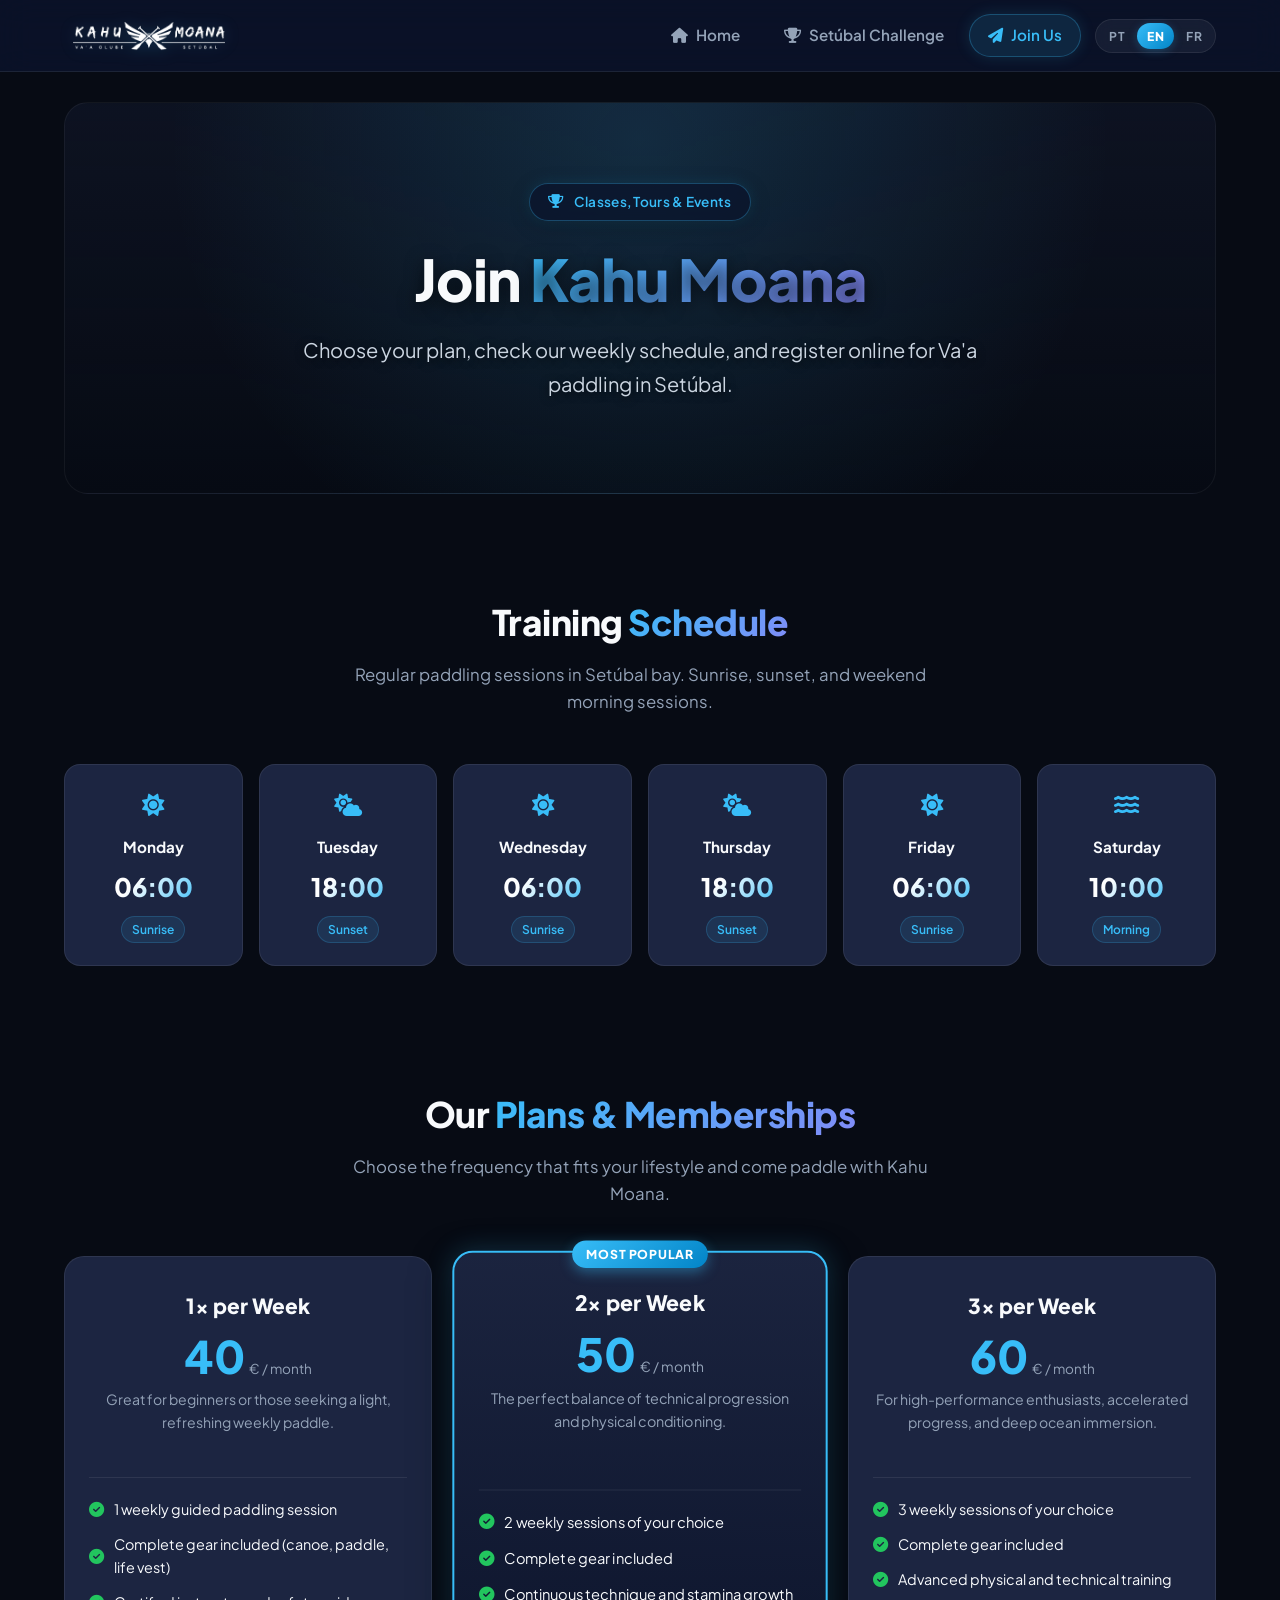
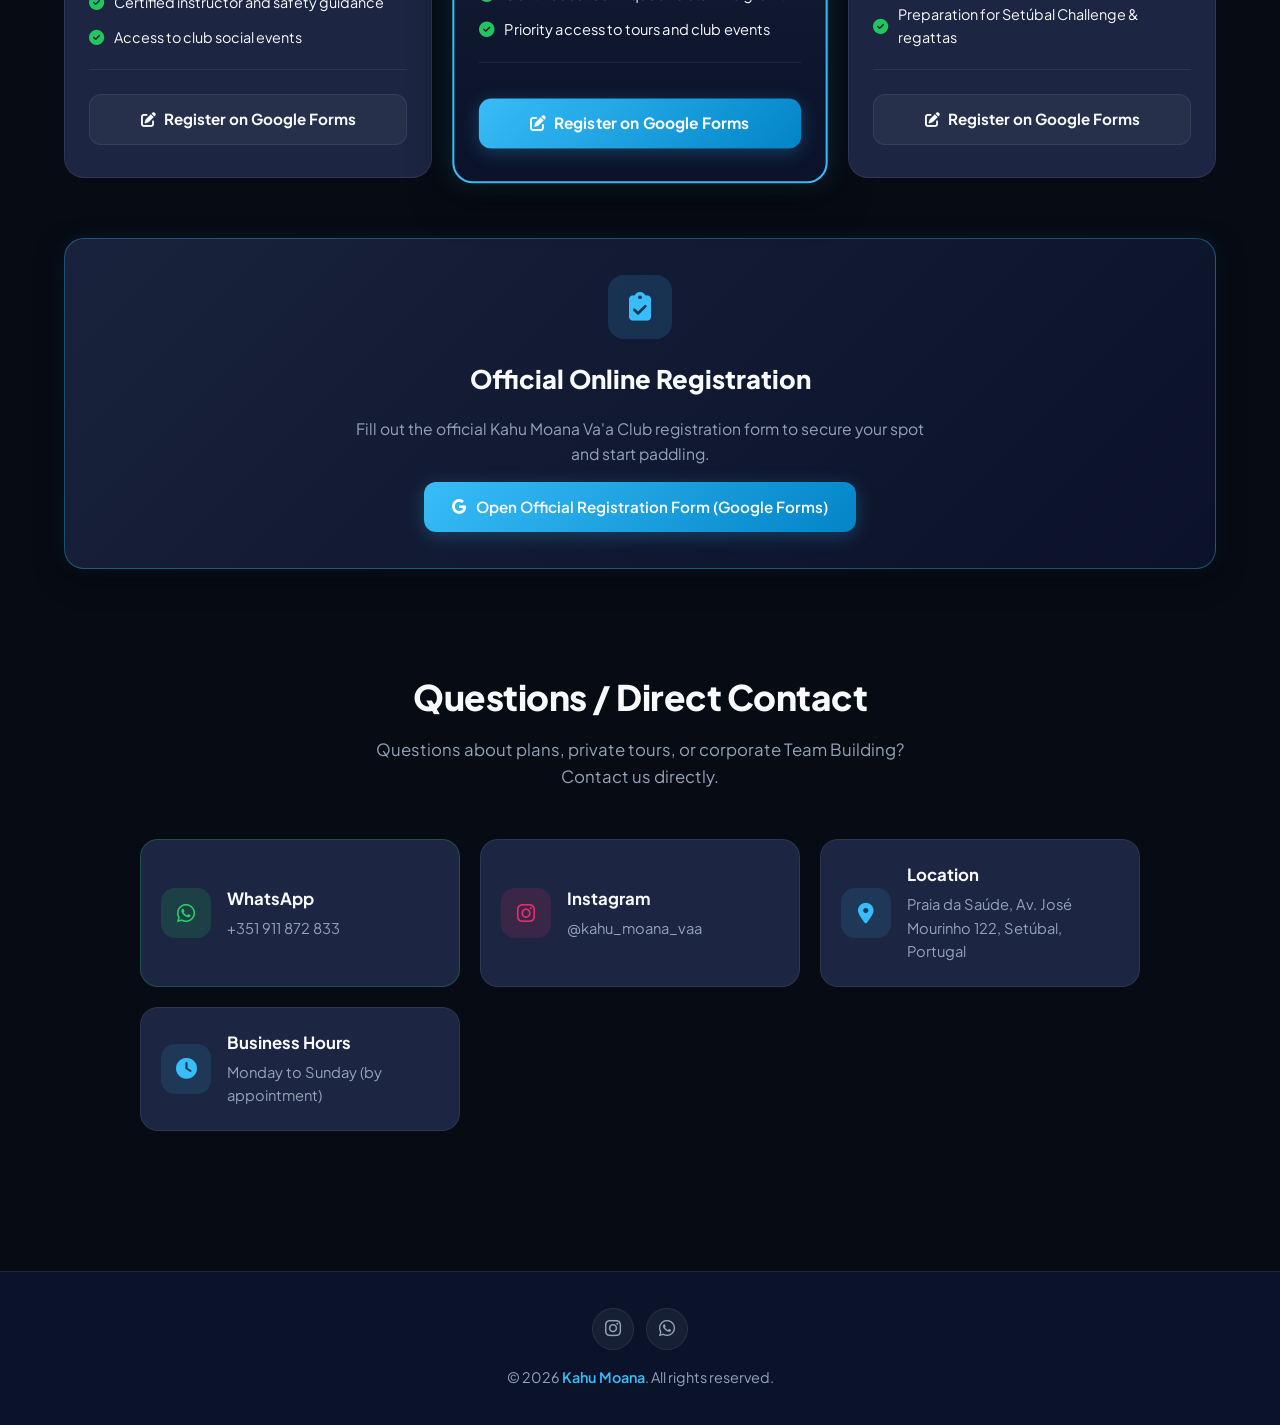
==== commit cf801208: "commit" ====
--- a/participe.html
+++ b/participe.html
@@ -239,7 +239,7 @@
                         <i class="fa-solid fa-pen-to-square"></i>
                         <span data-i18n="btn_escolher_plano">Inscrever-se no Formulário</span>
                     </a>
-                </div>
+               </div>
             </div>
         </section>
 
@@ -266,43 +266,34 @@
             <div class="contato-container">
                 <!-- Informações e Canais de Contato -->
                 <div class="contato-info">
-                    <a href="https://instagram.com/kahumoana" target="_blank" rel="noopener noreferrer" class="contato-item">
+                    <a href="https://api.whatsapp.com/send?phone=351911872833&text=Ol%C3%A1%2C%20gostaria%20de%20saber%20mais%20sobre%20os%20treinos%20e%20marcar%20uma%20aula%20experimental!" target="_blank" rel="noopener noreferrer" class="contato-item contato-item-whatsapp">
+                        <div class="contato-item-icon contato-icon-whatsapp">
+                            <i class="fa-brands fa-whatsapp"></i>
+                        </div>
+                        <div class="contato-item-texto">
+                            <h4 data-i18n="info_whatsapp_title">WhatsApp</h4>
+                            <p data-i18n="info_whatsapp_desc">+351 911 872 833</p>
+                        </div>
+                    </a>
+
+                    <a href="https://www.instagram.com/kahu_moana_vaa/" target="_blank" rel="noopener noreferrer" class="contato-item">
                         <div class="contato-item-icon contato-icon-instagram">
                             <i class="fa-brands fa-instagram"></i>
                         </div>
-                        <div>
+                        <div class="contato-item-texto">
                             <h4 data-i18n="info_instagram_title">Instagram</h4>
-                            <p data-i18n="info_instagram_desc">@kahumoana</p>
-                        </div>
-                    </a>
-
-                    <a href="mailto:contato@kahumoana.com" class="contato-item">
-                        <div class="contato-item-icon">
-                            <i class="fa-solid fa-envelope"></i>
-                        </div>
-                        <div>
-                            <h4 data-i18n="info_email_title">E-mail</h4>
-                            <p data-i18n="info_email_desc">contato@kahumoana.com</p>
-                        </div>
-                    </a>
-
-                    <a href="https://wa.me/5500000000000" target="_blank" rel="noopener noreferrer" class="contato-item">
-                        <div class="contato-item-icon contato-icon-whatsapp">
-                            <i class="fa-brands fa-whatsapp"></i>
-                        </div>
-                        <div>
-                            <h4 data-i18n="info_whatsapp_title">WhatsApp</h4>
-                            <p data-i18n="info_whatsapp_desc">+55 (00) 00000-0000</p>
-                        </div>
-                    </a>
+                            <p data-i18n="info_instagram_desc">@kahu_moana_vaa</p>
+                        </div>
+                    </a>
+
 
                     <div class="contato-item">
                         <div class="contato-item-icon">
                             <i class="fa-solid fa-location-dot"></i>
                         </div>
-                        <div>
+                        <div class="contato-item-texto">
                             <h4 data-i18n="info_local_title">Localização</h4>
-                            <p data-i18n="info_local_desc">Setúbal, Portugal - Baía de Setúbal & Arrábida</p>
+                            <p data-i18n="info_local_desc">Praia da Saúde, Av. José Mourinho 122, Setúbal, Portugal</p>
                         </div>
                     </div>
 
@@ -310,49 +301,12 @@
                         <div class="contato-item-icon">
                             <i class="fa-solid fa-clock"></i>
                         </div>
-                        <div>
+                        <div class="contato-item-texto">
                             <h4 data-i18n="info_horario_title">Horário de Atendimento</h4>
                             <p data-i18n="info_horario_desc">Segunda a Domingo (mediante agendamento)</p>
                         </div>
                     </div>
                 </div>
-
-                <!-- Formulário de Dúvidas / Mensagem -->
-                <form class="form-contato" id="form-contato">
-                    <div class="form-grupo">
-                        <label for="nome" data-i18n="form_nome_label">Nome Completo</label>
-                        <input type="text" id="nome" data-i18n-placeholder="form_nome_placeholder" placeholder="Digite seu nome completo" required>
-                    </div>
-
-                    <div class="form-grupo">
-                        <label for="email" data-i18n="form_email_label">E-mail de Contato</label>
-                        <input type="email" id="email" data-i18n-placeholder="form_email_placeholder" placeholder="seuemail@exemplo.com" required>
-                    </div>
-
-                    <div class="form-grupo">
-                        <label for="assunto" data-i18n="form_assunto_label">Como deseja participar?</label>
-                        <select id="assunto" required>
-                            <option value="" disabled selected data-i18n="form_opt_placeholder">Selecione uma opção...</option>
-                            <option value="plano_1x">Plano 1x por Semana (40 €/mês)</option>
-                            <option value="plano_2x">Plano 2x por Semana (50 €/mês)</option>
-                            <option value="plano_3x">Plano 3x por Semana (60 €/mês)</option>
-                            <option value="inscricao" data-i18n="form_opt_inscricao">Inscrição no Setúbal Challenge</option>
-                            <option value="aulas" data-i18n="form_opt_mentoria">Aulas de Canoa Va'a (Iniciante / Regular)</option>
-                            <option value="passeios" data-i18n="form_opt_duvida">Passeios Náuticos & Arrábida</option>
-                            <option value="teambuilding" data-i18n="form_opt_outro">Team Building para Empresas / Eventos</option>
-                        </select>
-                    </div>
-
-                    <div class="form-grupo">
-                        <label for="mensagem" data-i18n="form_mensagem_label">Sua Mensagem / Detalhes</label>
-                        <textarea id="mensagem" rows="5" data-i18n-placeholder="form_mensagem_placeholder" placeholder="Conte-nos sobre seu interesse, número de pessoas ou datas preferidas..." required></textarea>
-                    </div>
-
-                    <button type="submit" class="btn btn-primary btn-block">
-                        <i class="fa-solid fa-paper-plane"></i>
-                        <span data-i18n="form_btn_enviar">Enviar Mensagem</span>
-                    </button>
-                </form>
             </div>
         </section>
     </main>
@@ -360,15 +314,13 @@
     <footer class="rodape">
         <div class="rodape-container">
             <div class="rodape-sociais">
-                <a href="https://instagram.com/kahumoana" target="_blank" rel="noopener noreferrer" class="btn-social social-instagram" data-i18n-aria="social_instagram_aria" data-i18n-title="info_instagram_title" title="Instagram" aria-label="Instagram">
+                <a href="https://www.instagram.com/kahu_moana_vaa/" target="_blank" rel="noopener noreferrer" class="btn-social social-instagram" data-i18n-aria="social_instagram_aria" data-i18n-title="info_instagram_title" title="Instagram" aria-label="Instagram">
                     <i class="fa-brands fa-instagram"></i>
                 </a>
-                <a href="https://wa.me/5500000000000" target="_blank" rel="noopener noreferrer" class="btn-social social-whatsapp" data-i18n-aria="social_whatsapp_aria" data-i18n-title="info_whatsapp_title" title="WhatsApp" aria-label="WhatsApp">
+                <a href="https://api.whatsapp.com/send?phone=351911872833&text=Ol%C3%A1%2C%20gostaria%20de%20saber%20mais%20sobre%20os%20treinos%20e%20marcar%20uma%20aula%20experimental!" target="_blank" rel="noopener noreferrer" class="btn-social social-whatsapp" data-i18n-aria="social_whatsapp_aria" data-i18n-title="info_whatsapp_title" title="WhatsApp" aria-label="WhatsApp">
                     <i class="fa-brands fa-whatsapp"></i>
                 </a>
-                <a href="mailto:contato@kahumoana.com" class="btn-social social-email" data-i18n-aria="social_email_aria" data-i18n-title="info_email_title" title="E-mail" aria-label="E-mail">
-                    <i class="fa-solid fa-envelope"></i>
-                </a>
+                
             </div>
             <p data-i18n-html="rodape_texto">&copy; 2026 <span>Kahu Moana</span>. Todos os direitos reservados.</p>
         </div>
--- a/style.css
+++ b/style.css
@@ -1006,19 +1006,18 @@
 }
 
 /* ============================================================
-   Página de Contato & Formulário
+   Página de Contato / Dúvidas & Canais Diretos
    ============================================================ */
 .contato-container {
+    max-width: 1000px;
+    margin: 0 auto;
+    width: 100%;
+}
+
+.contato-info {
     display: grid;
-    grid-template-columns: 1fr 1.2fr;
-    gap: 36px;
-    align-items: start;
-}
-
-.contato-info {
-    display: flex;
-    flex-direction: column;
-    gap: 18px;
+    grid-template-columns: repeat(auto-fit, minmax(280px, 1fr));
+    gap: 20px;
 }
 
 .contato-item {
@@ -1027,51 +1026,84 @@
     gap: 16px;
     background-color: var(--color-surface);
     border: 1px solid var(--color-card-border);
-    padding: 20px;
-    border-radius: 16px;
+    padding: 22px 20px;
+    border-radius: 18px;
     transition: var(--transition);
     text-decoration: none;
     color: inherit;
+    position: relative;
+    overflow: hidden;
 }
 
 .contato-item:hover {
-    border-color: rgba(56, 189, 248, 0.3);
-    transform: translateX(4px);
+    border-color: rgba(56, 189, 248, 0.4);
+    transform: translateY(-4px);
     background-color: var(--color-surface-hover);
+    box-shadow: 0 12px 30px rgba(0, 0, 0, 0.35);
+}
+
+.contato-item-whatsapp {
+    border-color: rgba(37, 211, 102, 0.25);
+}
+
+.contato-item-whatsapp:hover {
+    border-color: rgba(37, 211, 102, 0.5);
+    box-shadow: 0 12px 30px rgba(37, 211, 102, 0.15);
 }
 
 .contato-item-icon {
-    width: 48px;
-    height: 48px;
-    border-radius: 12px;
+    width: 50px;
+    height: 50px;
+    border-radius: 14px;
     background: rgba(56, 189, 248, 0.12);
     color: var(--color-accent);
     display: flex;
     align-items: center;
     justify-content: center;
-    font-size: 1.2rem;
+    font-size: 1.3rem;
     flex-shrink: 0;
+    transition: var(--transition);
+}
+
+.contato-icon-whatsapp {
+    background: rgba(37, 211, 102, 0.15);
+    color: #25d366;
+}
+
+.contato-icon-instagram {
+    background: rgba(225, 48, 108, 0.15);
+    color: #e1306c;
+}
+
+.contato-item-texto {
+    display: flex;
+    flex-direction: column;
+    min-width: 0;
 }
 
 .contato-item h4 {
-    font-size: 1rem;
+    font-size: 1.05rem;
     font-weight: 700;
-    margin-bottom: 3px;
+    margin-bottom: 4px;
+    color: var(--color-text);
 }
 
 .contato-item p {
     color: var(--color-text-muted);
     font-size: 0.92rem;
+    word-break: break-word;
 }
 
 .contato-item:hover .contato-icon-instagram {
     background: linear-gradient(135deg, #f09433 0%, #e6683c 25%, #dc2743 50%, #cc2366 75%, #bc1888 100%);
     color: #ffffff;
+    transform: scale(1.06);
 }
 
 .contato-item:hover .contato-icon-whatsapp {
     background: #25d366;
     color: #ffffff;
+    transform: scale(1.06);
 }
 
 /* Formulário de Contato */
@@ -1121,11 +1153,6 @@
     background-color: rgba(11, 19, 43, 0.95);
 }
 
-@media (max-width: 768px) {
-    .contato-container {
-        grid-template-columns: 1fr;
-    }
-}
 
 /* ============================================================
    Banner CTA (Call to Action)
